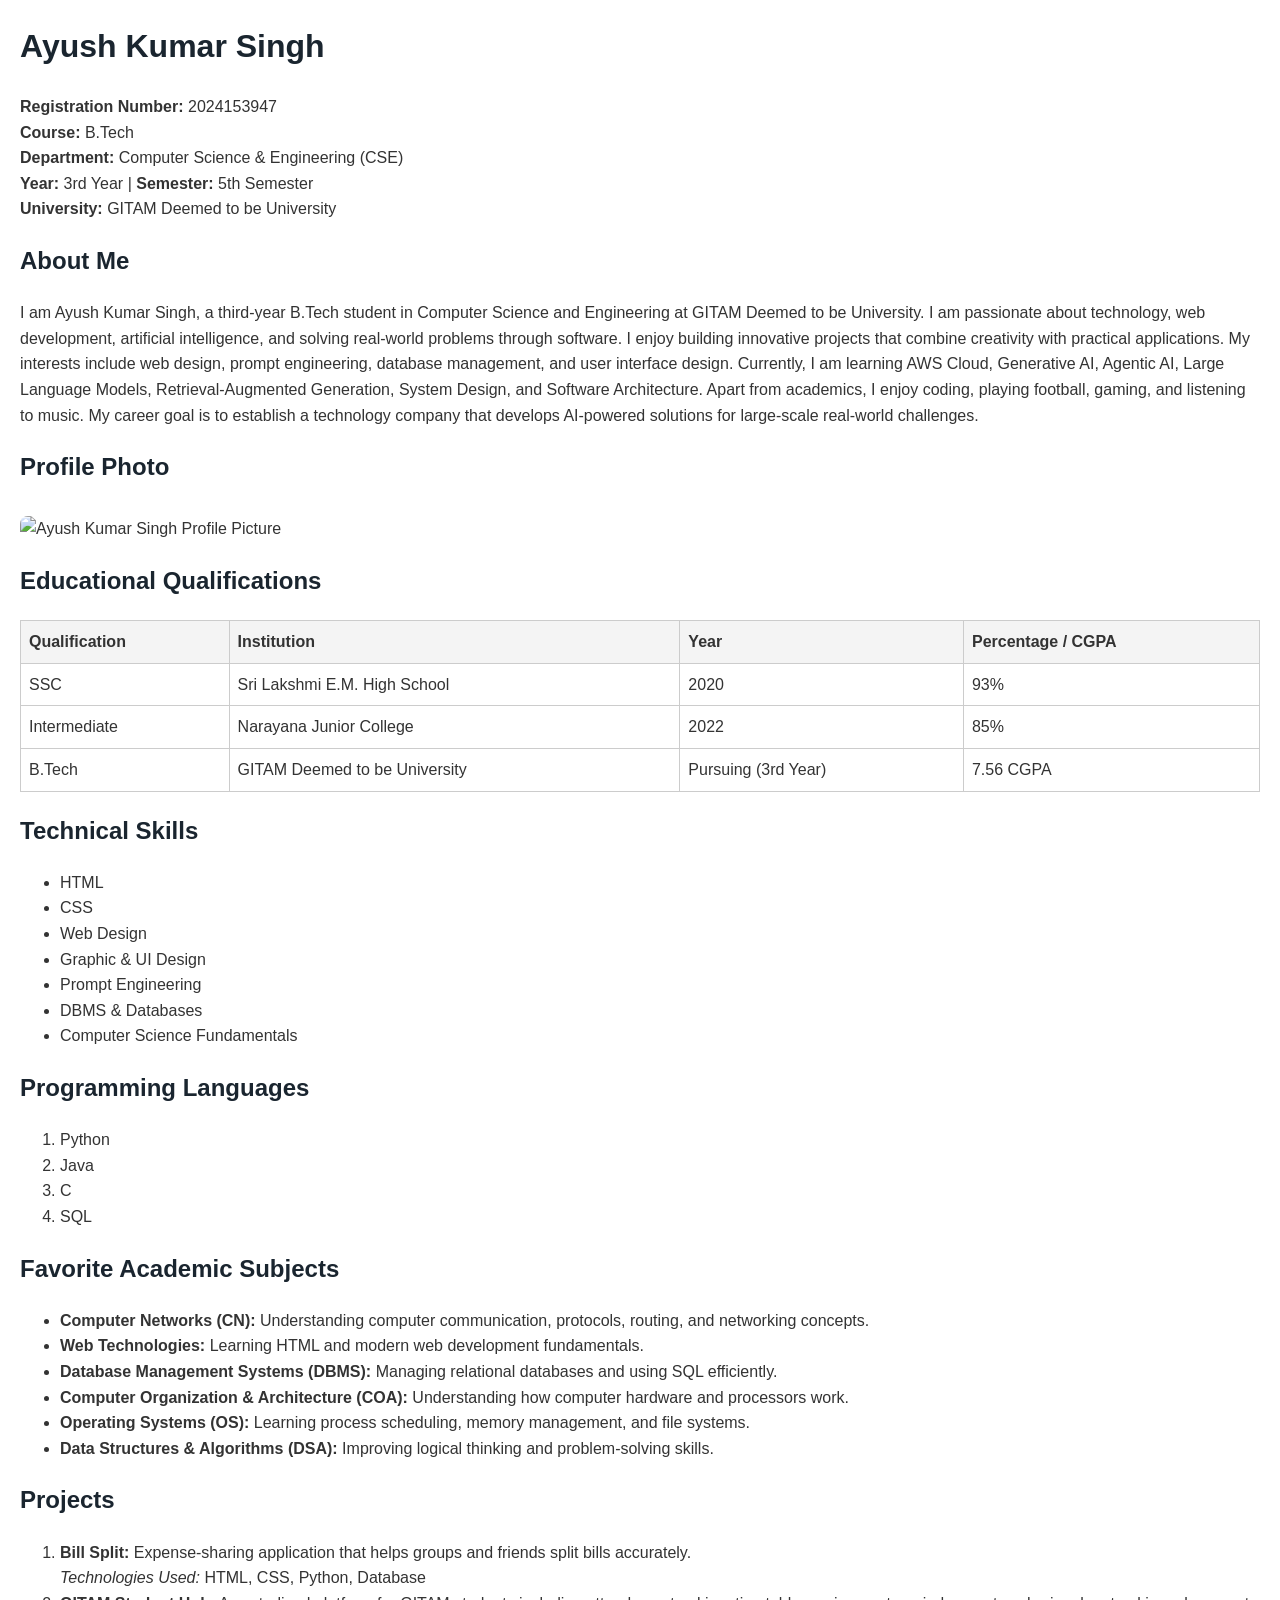
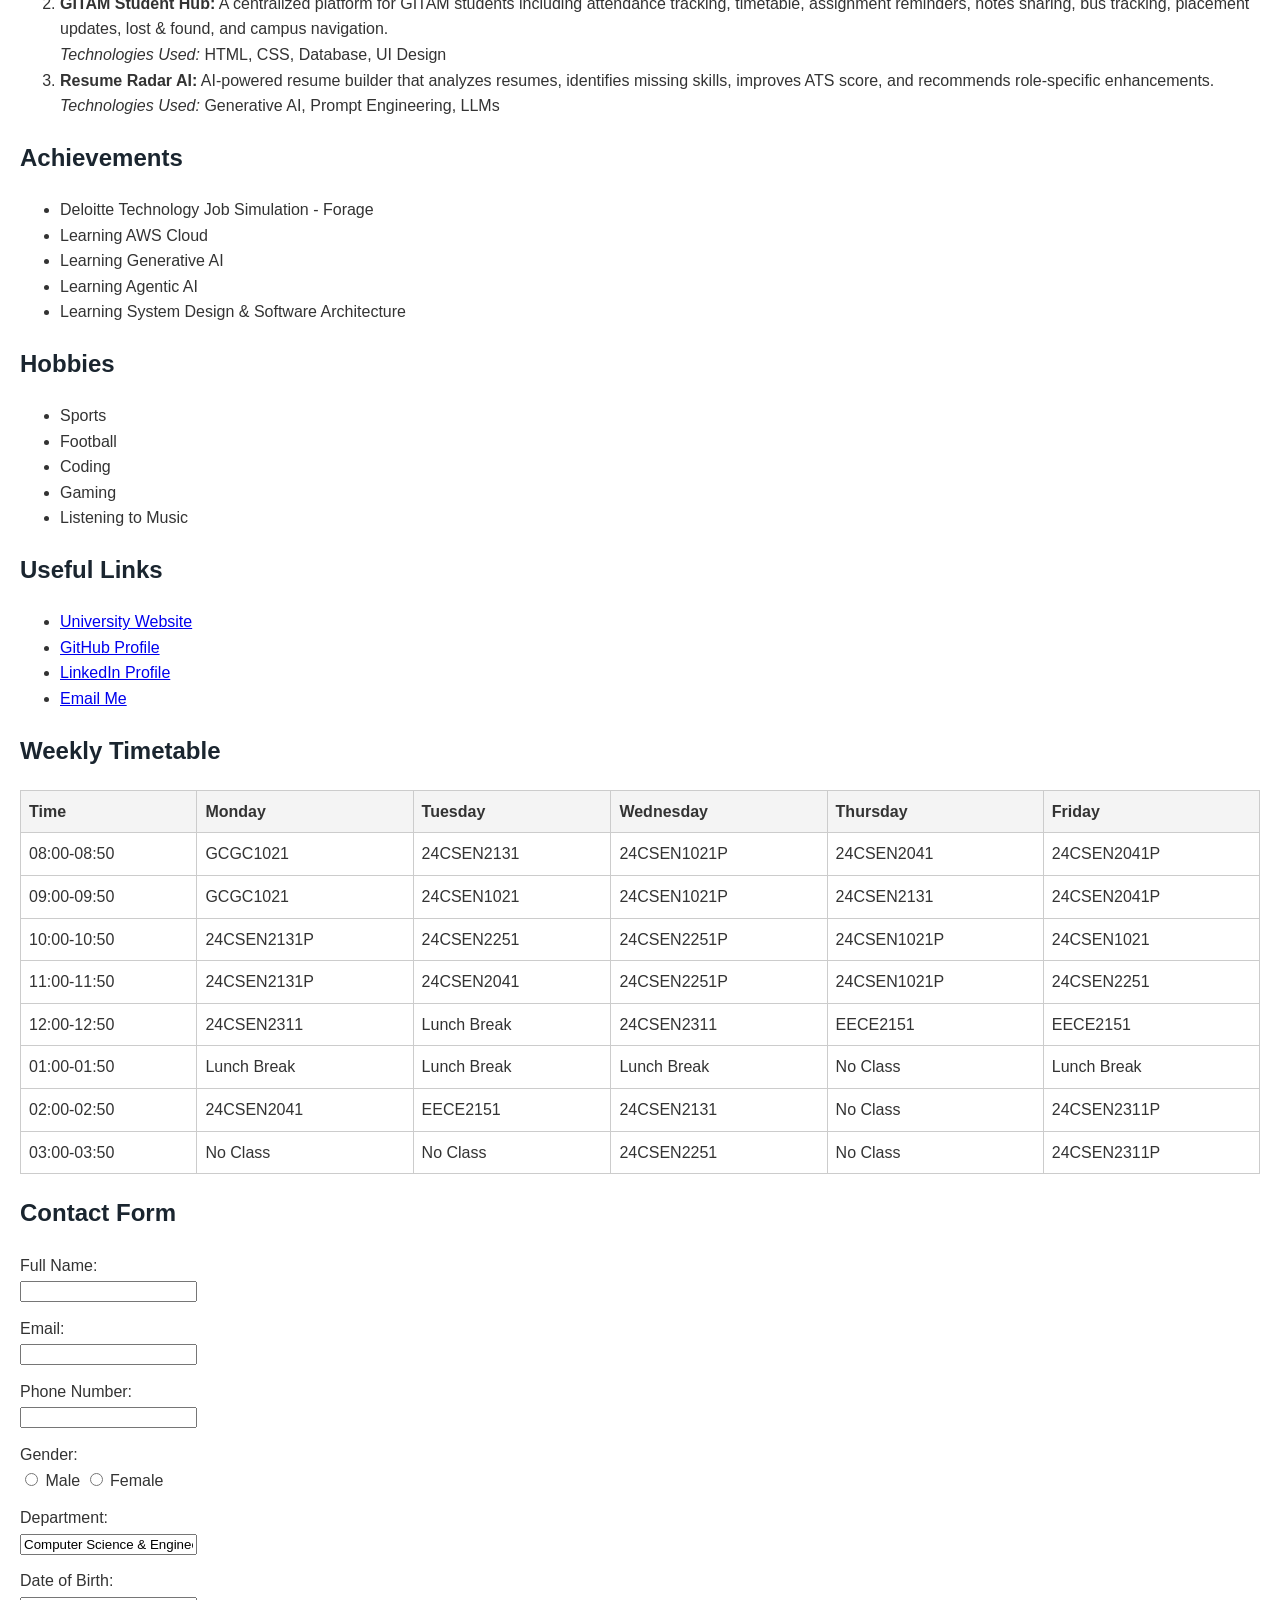
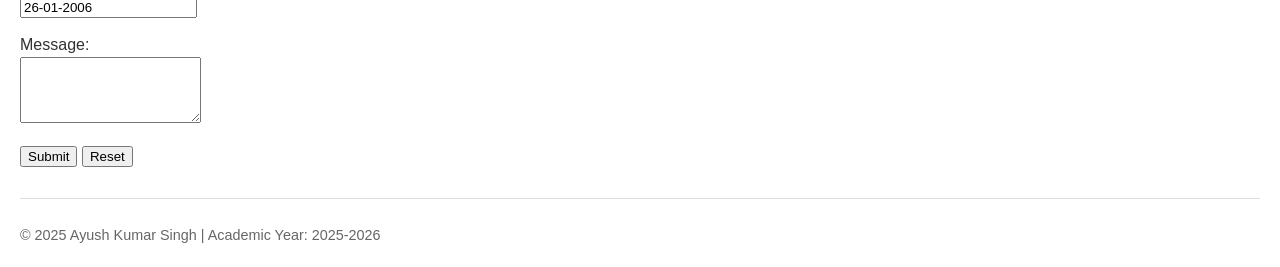
==== index.html @ 338b0419 "Add files via upload" ====
<!DOCTYPE html>
<html lang="en">
<head>
  <meta charset="UTF-8">
  <meta name="viewport" content="width=device-width, initial-scale=1.0">
  <title>Personal Web Profile - Ayush Kumar Singh</title>
  <style>
    body { font-family: Arial, sans-serif; margin: 20px; line-height: 1.6; color: #333; }
    h1, h2, h3 { color: #1a252f; }
    table { width: 100%; border-collapse: collapse; margin-bottom: 20px; }
    th, td { border: 1px solid #ccc; padding: 8px; text-align: left; }
    th { background-color: #f4f4f4; }
    .profile-img { width: 200px; height: auto; border-radius: 8px; margin-top: 10px; }
    .form-group { margin-bottom: 12px; }
    footer { margin-top: 30px; font-size: 0.9em; color: #666; border-top: 1px solid #ddd; padding-top: 10px; }
  </style>
</head>
<body>

  <h1>Ayush Kumar Singh</h1>
  <p><strong>Registration Number:</strong> 2024153947<br>
     <strong>Course:</strong> B.Tech<br>
     <strong>Department:</strong> Computer Science & Engineering (CSE)<br>
     <strong>Year:</strong> 3rd Year | <strong>Semester:</strong> 5th Semester<br>
     <strong>University:</strong> GITAM Deemed to be University</p>

  <h2>About Me</h2>
  <p>I am Ayush Kumar Singh, a third-year B.Tech student in Computer Science and Engineering at GITAM Deemed to be University. I am passionate about technology, web development, artificial intelligence, and solving real-world problems through software. I enjoy building innovative projects that combine creativity with practical applications. My interests include web design, prompt engineering, database management, and user interface design. Currently, I am learning AWS Cloud, Generative AI, Agentic AI, Large Language Models, Retrieval-Augmented Generation, System Design, and Software Architecture. Apart from academics, I enjoy coding, playing football, gaming, and listening to music. My career goal is to establish a technology company that develops AI-powered solutions for large-scale real-world challenges.</p>

  <h2>Profile Photo</h2>
  <img src="images/ayushpfp.jpeg" alt="Ayush Kumar Singh Profile Picture" class="profile-img">

  <h2>Educational Qualifications</h2>
  <table>
    <thead>
      <tr>
        <th>Qualification</th>
        <th>Institution</th>
        <th>Year</th>
        <th>Percentage / CGPA</th>
      </tr>
    </thead>
    <tbody>
      <tr>
        <td>SSC</td>
        <td>Sri Lakshmi E.M. High School</td>
        <td>2020</td>
        <td>93%</td>
      </tr>
      <tr>
        <td>Intermediate</td>
        <td>Narayana Junior College</td>
        <td>2022</td>
        <td>85%</td>
      </tr>
      <tr>
        <td>B.Tech</td>
        <td>GITAM Deemed to be University</td>
        <td>Pursuing (3rd Year)</td>
        <td>7.56 CGPA</td>
      </tr>
    </tbody>
  </table>

  <h2>Technical Skills</h2>
  <ul>
    <li>HTML</li>
    <li>CSS</li>
    <li>Web Design</li>
    <li>Graphic & UI Design</li>
    <li>Prompt Engineering</li>
    <li>DBMS & Databases</li>
    <li>Computer Science Fundamentals</li>
  </ul>

  <h2>Programming Languages</h2>
  <ol>
    <li>Python</li>
    <li>Java</li>
    <li>C</li>
    <li>SQL</li>
  </ol>

  <h2>Favorite Academic Subjects</h2>
  <ul>
    <li><strong>Computer Networks (CN):</strong> Understanding computer communication, protocols, routing, and networking concepts.</li>
    <li><strong>Web Technologies:</strong> Learning HTML and modern web development fundamentals.</li>
    <li><strong>Database Management Systems (DBMS):</strong> Managing relational databases and using SQL efficiently.</li>
    <li><strong>Computer Organization & Architecture (COA):</strong> Understanding how computer hardware and processors work.</li>
    <li><strong>Operating Systems (OS):</strong> Learning process scheduling, memory management, and file systems.</li>
    <li><strong>Data Structures & Algorithms (DSA):</strong> Improving logical thinking and problem-solving skills.</li>
  </ul>

  <h2>Projects</h2>
  <ol>
    <li><strong>Bill Split:</strong> Expense-sharing application that helps groups and friends split bills accurately. <br><em>Technologies Used:</em> HTML, CSS, Python, Database</li>
    <li><strong>GITAM Student Hub:</strong> A centralized platform for GITAM students including attendance tracking, timetable, assignment reminders, notes sharing, bus tracking, placement updates, lost & found, and campus navigation. <br><em>Technologies Used:</em> HTML, CSS, Database, UI Design</li>
    <li><strong>Resume Radar AI:</strong> AI-powered resume builder that analyzes resumes, identifies missing skills, improves ATS score, and recommends role-specific enhancements. <br><em>Technologies Used:</em> Generative AI, Prompt Engineering, LLMs</li>
  </ol>

  <h2>Achievements</h2>
  <ul>
    <li>Deloitte Technology Job Simulation - Forage</li>
    <li>Learning AWS Cloud</li>
    <li>Learning Generative AI</li>
    <li>Learning Agentic AI</li>
    <li>Learning System Design & Software Architecture</li>
  </ul>

  <h2>Hobbies</h2>
  <ul>
    <li>Sports</li>
    <li>Football</li>
    <li>Coding</li>
    <li>Gaming</li>
    <li>Listening to Music</li>
  </ul>

  <h2>Useful Links</h2>
  <ul>
    <li><a href="https://www.gitam.edu/" target="_blank">University Website</a></li>
    <li><a href="https://github.com" target="_blank">GitHub Profile</a></li>
    <li><a href="https://linkedin.com" target="_blank">LinkedIn Profile</a></li>
    <li><a href="mailto:asingh46@gitam.in">Email Me</a></li>
  </ul>

  <h2>Weekly Timetable</h2>
  <table>
    <thead>
      <tr>
        <th>Time</th>
        <th>Monday</th>
        <th>Tuesday</th>
        <th>Wednesday</th>
        <th>Thursday</th>
        <th>Friday</th>
      </tr>
    </thead>
    <tbody>
      <tr>
        <td>08:00-08:50</td>
        <td>GCGC1021</td>
        <td>24CSEN2131</td>
        <td>24CSEN1021P</td>
        <td>24CSEN2041</td>
        <td>24CSEN2041P</td>
      </tr>
      <tr>
        <td>09:00-09:50</td>
        <td>GCGC1021</td>
        <td>24CSEN1021</td>
        <td>24CSEN1021P</td>
        <td>24CSEN2131</td>
        <td>24CSEN2041P</td>
      </tr>
      <tr>
        <td>10:00-10:50</td>
        <td>24CSEN2131P</td>
        <td>24CSEN2251</td>
        <td>24CSEN2251P</td>
        <td>24CSEN1021P</td>
        <td>24CSEN1021</td>
      </tr>
      <tr>
        <td>11:00-11:50</td>
        <td>24CSEN2131P</td>
        <td>24CSEN2041</td>
        <td>24CSEN2251P</td>
        <td>24CSEN1021P</td>
        <td>24CSEN2251</td>
      </tr>
      <tr>
        <td>12:00-12:50</td>
        <td>24CSEN2311</td>
        <td>Lunch Break</td>
        <td>24CSEN2311</td>
        <td>EECE2151</td>
        <td>EECE2151</td>
      </tr>
      <tr>
        <td>01:00-01:50</td>
        <td>Lunch Break</td>
        <td>Lunch Break</td>
        <td>Lunch Break</td>
        <td>No Class</td>
        <td>Lunch Break</td>
      </tr>
      <tr>
        <td>02:00-02:50</td>
        <td>24CSEN2041</td>
        <td>EECE2151</td>
        <td>24CSEN2131</td>
        <td>No Class</td>
        <td>24CSEN2311P</td>
      </tr>
      <tr>
        <td>03:00-03:50</td>
        <td>No Class</td>
        <td>No Class</td>
        <td>24CSEN2251</td>
        <td>No Class</td>
        <td>24CSEN2311P</td>
      </tr>
    </tbody>
  </table>

  <h2>Contact Form</h2>
  <form>
    <div class="form-group">
      <label for="fullname">Full Name:</label><br>
      <input type="text" id="fullname" name="fullname">
    </div>
    <div class="form-group">
      <label for="email">Email:</label><br>
      <input type="email" id="email" name="email">
    </div>
    <div class="form-group">
      <label for="phone">Phone Number:</label><br>
      <input type="tel" id="phone" name="phone">
    </div>
    <div class="form-group">
      <label>Gender:</label><br>
      <input type="radio" id="male" name="gender" value="male"> <label for="male">Male</label>
      <input type="radio" id="female" name="gender" value="female"> <label for="female">Female</label>
    </div>
    <div class="form-group">
      <label for="dept">Department:</label><br>
      <input type="text" id="dept" name="department" value="Computer Science & Engineering">
    </div>
    <div class="form-group">
      <label for="dob">Date of Birth:</label><br>
      <input type="text" id="dob" name="dob" value="26-01-2006">
    </div>
    <div class="form-group">
      <label for="message">Message:</label><br>
      <textarea id="message" name="message" rows="4"></textarea>
    </div>
    <button type="submit">Submit</button>
    <button type="reset">Reset</button>
  </form>

  <footer>
    <p>&copy; 2025 Ayush Kumar Singh | Academic Year: 2025-2026</p>
  </footer>

</body>
</html>
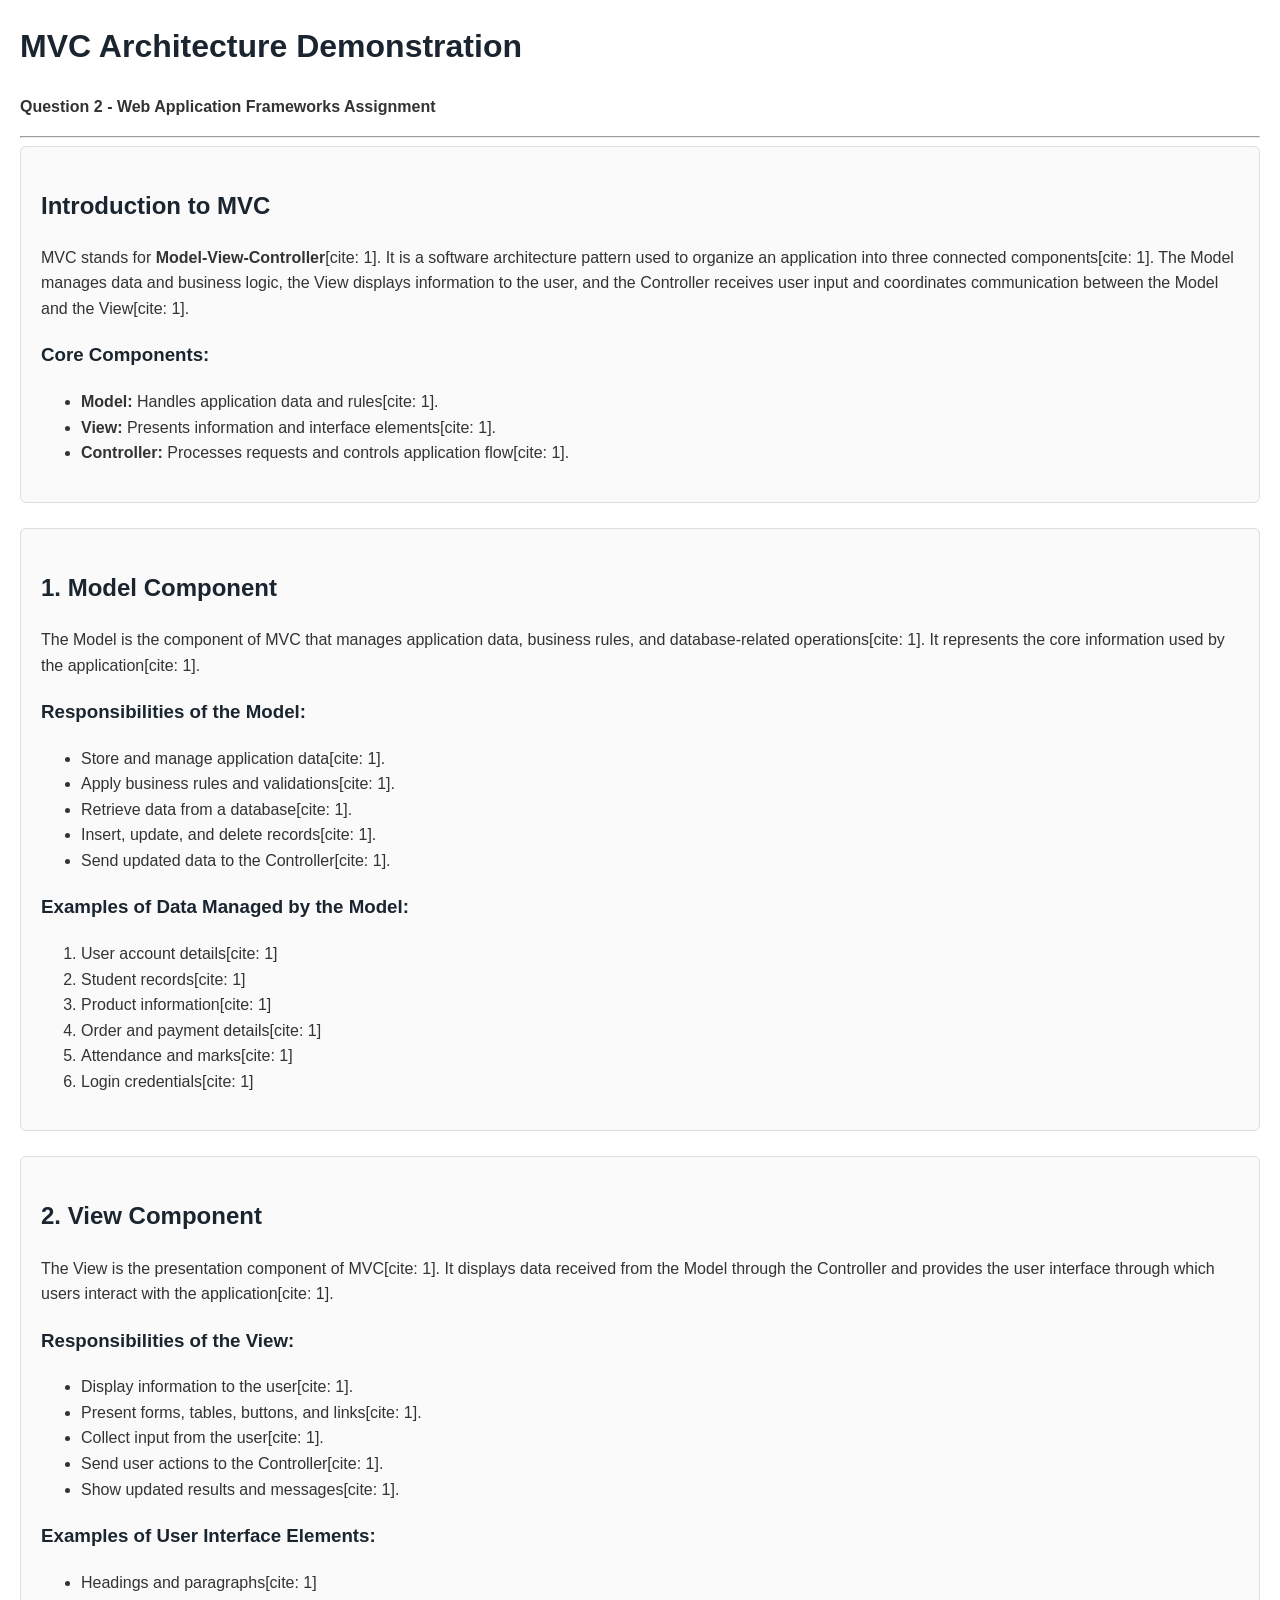
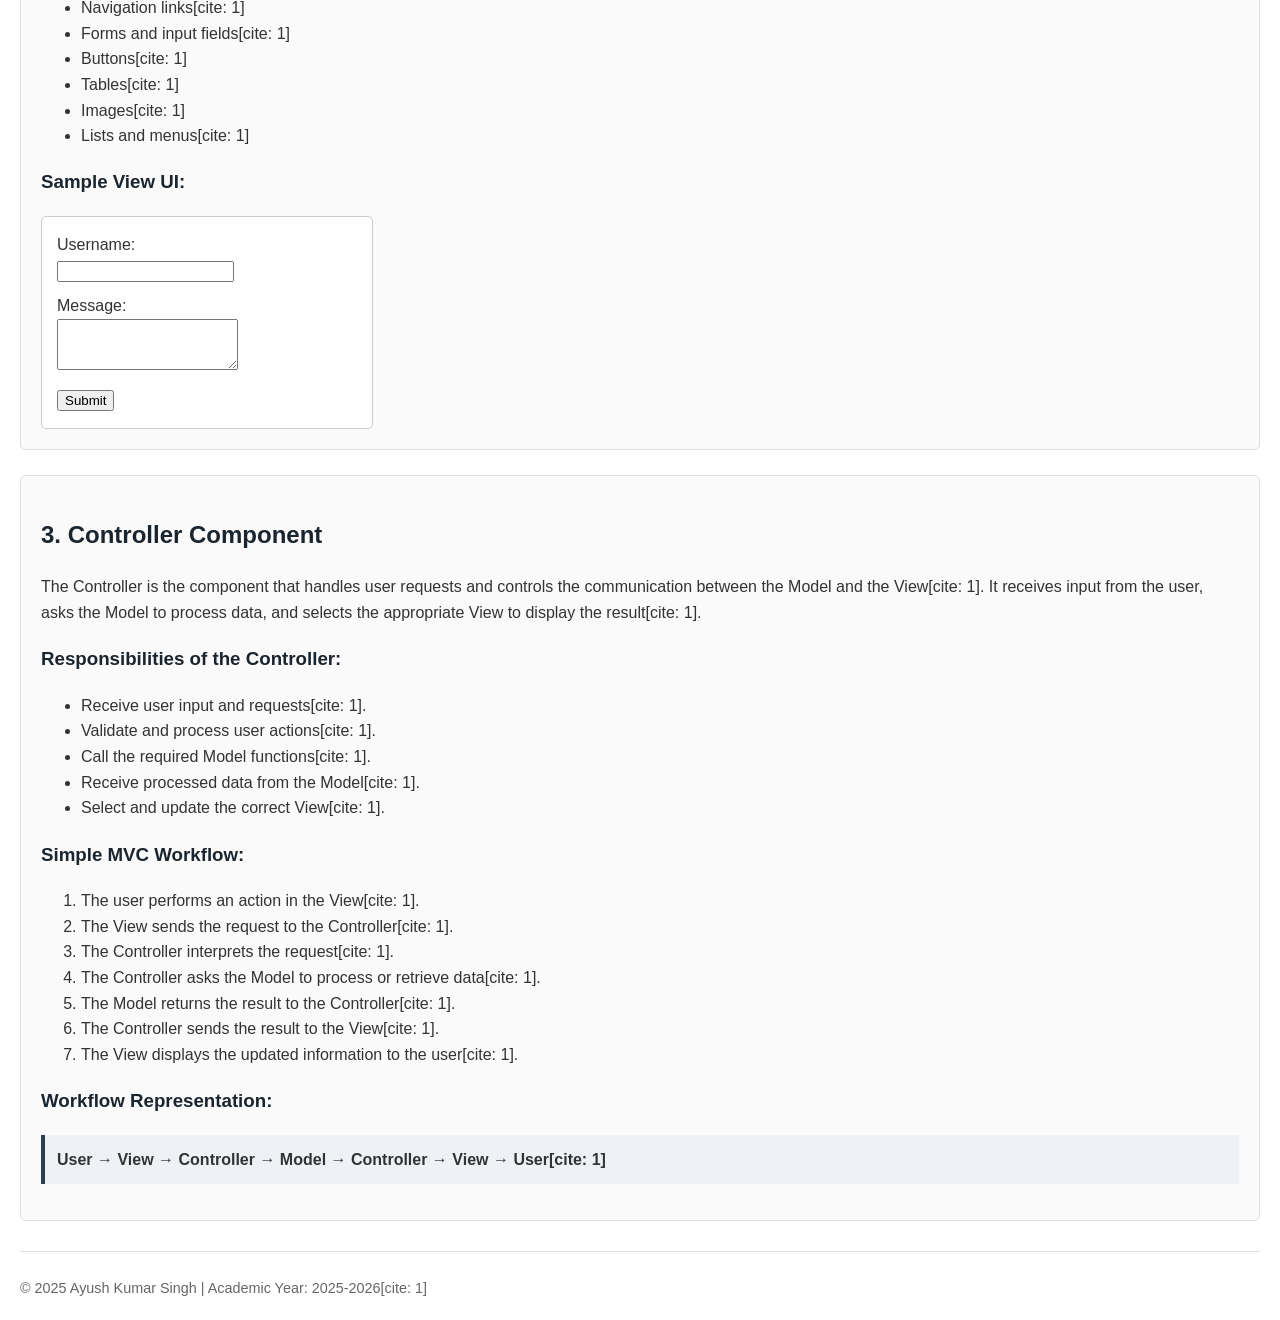
==== commit 77d96e46: "Add files via upload" ====
--- a/index.html
+++ b/index.html
@@ -3,244 +3,135 @@
 <head>
   <meta charset="UTF-8">
   <meta name="viewport" content="width=device-width, initial-scale=1.0">
-  <title>Personal Web Profile - Ayush Kumar Singh</title>
+  <title>MVC Architecture Demonstration</title>
   <style>
     body { font-family: Arial, sans-serif; margin: 20px; line-height: 1.6; color: #333; }
     h1, h2, h3 { color: #1a252f; }
-    table { width: 100%; border-collapse: collapse; margin-bottom: 20px; }
-    th, td { border: 1px solid #ccc; padding: 8px; text-align: left; }
-    th { background-color: #f4f4f4; }
-    .profile-img { width: 200px; height: auto; border-radius: 8px; margin-top: 10px; }
-    .form-group { margin-bottom: 12px; }
+    .card { border: 1px solid #ddd; padding: 20px; margin-bottom: 25px; border-radius: 6px; background-color: #fafafa; }
+    .form-box { border: 1px solid #ccc; padding: 15px; width: 300px; border-radius: 5px; background-color: #fff; }
+    .form-group { margin-bottom: 10px; }
+    .workflow { background: #eef2f7; padding: 12px; border-left: 4px solid #2c3e50; font-weight: bold; }
     footer { margin-top: 30px; font-size: 0.9em; color: #666; border-top: 1px solid #ddd; padding-top: 10px; }
   </style>
 </head>
 <body>
 
-  <h1>Ayush Kumar Singh</h1>
-  <p><strong>Registration Number:</strong> 2024153947<br>
-     <strong>Course:</strong> B.Tech<br>
-     <strong>Department:</strong> Computer Science & Engineering (CSE)<br>
-     <strong>Year:</strong> 3rd Year | <strong>Semester:</strong> 5th Semester<br>
-     <strong>University:</strong> GITAM Deemed to be University</p>
+  <header>
+    <h1>MVC Architecture Demonstration</h1>
+    <p><strong>Question 2 - Web Application Frameworks Assignment</strong></p>
+  </header>
+  <hr>
 
-  <h2>About Me</h2>
-  <p>I am Ayush Kumar Singh, a third-year B.Tech student in Computer Science and Engineering at GITAM Deemed to be University. I am passionate about technology, web development, artificial intelligence, and solving real-world problems through software. I enjoy building innovative projects that combine creativity with practical applications. My interests include web design, prompt engineering, database management, and user interface design. Currently, I am learning AWS Cloud, Generative AI, Agentic AI, Large Language Models, Retrieval-Augmented Generation, System Design, and Software Architecture. Apart from academics, I enjoy coding, playing football, gaming, and listening to music. My career goal is to establish a technology company that develops AI-powered solutions for large-scale real-world challenges.</p>
+  <!-- INTRODUCTION / HOME SECTION -->
+  <section class="card">
+    <h2>Introduction to MVC</h2>
+    <p>MVC stands for <strong>Model-View-Controller</strong>[cite: 1]. It is a software architecture pattern used to organize an application into three connected components[cite: 1]. The Model manages data and business logic, the View displays information to the user, and the Controller receives user input and coordinates communication between the Model and the View[cite: 1].</p>
 
-  <h2>Profile Photo</h2>
-  <img src="images/ayushpfp.jpeg" alt="Ayush Kumar Singh Profile Picture" class="profile-img">
+    <h3>Core Components:</h3>
+    <ul>
+      <li><strong>Model:</strong> Handles application data and rules[cite: 1].</li>
+      <li><strong>View:</strong> Presents information and interface elements[cite: 1].</li>
+      <li><strong>Controller:</strong> Processes requests and controls application flow[cite: 1].</li>
+    </ul>
+  </section>
 
-  <h2>Educational Qualifications</h2>
-  <table>
-    <thead>
-      <tr>
-        <th>Qualification</th>
-        <th>Institution</th>
-        <th>Year</th>
-        <th>Percentage / CGPA</th>
-      </tr>
-    </thead>
-    <tbody>
-      <tr>
-        <td>SSC</td>
-        <td>Sri Lakshmi E.M. High School</td>
-        <td>2020</td>
-        <td>93%</td>
-      </tr>
-      <tr>
-        <td>Intermediate</td>
-        <td>Narayana Junior College</td>
-        <td>2022</td>
-        <td>85%</td>
-      </tr>
-      <tr>
-        <td>B.Tech</td>
-        <td>GITAM Deemed to be University</td>
-        <td>Pursuing (3rd Year)</td>
-        <td>7.56 CGPA</td>
-      </tr>
-    </tbody>
-  </table>
+  <!-- MODEL SECTION -->
+  <section class="card">
+    <h2>1. Model Component</h2>
+    <p>The Model is the component of MVC that manages application data, business rules, and database-related operations[cite: 1]. It represents the core information used by the application[cite: 1].</p>
 
-  <h2>Technical Skills</h2>
-  <ul>
-    <li>HTML</li>
-    <li>CSS</li>
-    <li>Web Design</li>
-    <li>Graphic & UI Design</li>
-    <li>Prompt Engineering</li>
-    <li>DBMS & Databases</li>
-    <li>Computer Science Fundamentals</li>
-  </ul>
+    <h3>Responsibilities of the Model:</h3>
+    <ul>
+      <li>Store and manage application data[cite: 1].</li>
+      <li>Apply business rules and validations[cite: 1].</li>
+      <li>Retrieve data from a database[cite: 1].</li>
+      <li>Insert, update, and delete records[cite: 1].</li>
+      <li>Send updated data to the Controller[cite: 1].</li>
+    </ul>
 
-  <h2>Programming Languages</h2>
-  <ol>
-    <li>Python</li>
-    <li>Java</li>
-    <li>C</li>
-    <li>SQL</li>
-  </ol>
+    <h3>Examples of Data Managed by the Model:</h3>
+    <ol>
+      <li>User account details[cite: 1]</li>
+      <li>Student records[cite: 1]</li>
+      <li>Product information[cite: 1]</li>
+      <li>Order and payment details[cite: 1]</li>
+      <li>Attendance and marks[cite: 1]</li>
+      <li>Login credentials[cite: 1]</li>
+    </ol>
+  </section>
 
-  <h2>Favorite Academic Subjects</h2>
-  <ul>
-    <li><strong>Computer Networks (CN):</strong> Understanding computer communication, protocols, routing, and networking concepts.</li>
-    <li><strong>Web Technologies:</strong> Learning HTML and modern web development fundamentals.</li>
-    <li><strong>Database Management Systems (DBMS):</strong> Managing relational databases and using SQL efficiently.</li>
-    <li><strong>Computer Organization & Architecture (COA):</strong> Understanding how computer hardware and processors work.</li>
-    <li><strong>Operating Systems (OS):</strong> Learning process scheduling, memory management, and file systems.</li>
-    <li><strong>Data Structures & Algorithms (DSA):</strong> Improving logical thinking and problem-solving skills.</li>
-  </ul>
+  <!-- VIEW SECTION -->
+  <section class="card">
+    <h2>2. View Component</h2>
+    <p>The View is the presentation component of MVC[cite: 1]. It displays data received from the Model through the Controller and provides the user interface through which users interact with the application[cite: 1].</p>
 
-  <h2>Projects</h2>
-  <ol>
-    <li><strong>Bill Split:</strong> Expense-sharing application that helps groups and friends split bills accurately. <br><em>Technologies Used:</em> HTML, CSS, Python, Database</li>
-    <li><strong>GITAM Student Hub:</strong> A centralized platform for GITAM students including attendance tracking, timetable, assignment reminders, notes sharing, bus tracking, placement updates, lost & found, and campus navigation. <br><em>Technologies Used:</em> HTML, CSS, Database, UI Design</li>
-    <li><strong>Resume Radar AI:</strong> AI-powered resume builder that analyzes resumes, identifies missing skills, improves ATS score, and recommends role-specific enhancements. <br><em>Technologies Used:</em> Generative AI, Prompt Engineering, LLMs</li>
-  </ol>
+    <h3>Responsibilities of the View:</h3>
+    <ul>
+      <li>Display information to the user[cite: 1].</li>
+      <li>Present forms, tables, buttons, and links[cite: 1].</li>
+      <li>Collect input from the user[cite: 1].</li>
+      <li>Send user actions to the Controller[cite: 1].</li>
+      <li>Show updated results and messages[cite: 1].</li>
+    </ul>
 
-  <h2>Achievements</h2>
-  <ul>
-    <li>Deloitte Technology Job Simulation - Forage</li>
-    <li>Learning AWS Cloud</li>
-    <li>Learning Generative AI</li>
-    <li>Learning Agentic AI</li>
-    <li>Learning System Design & Software Architecture</li>
-  </ul>
+    <h3>Examples of User Interface Elements:</h3>
+    <ul>
+      <li>Headings and paragraphs[cite: 1]</li>
+      <li>Navigation links[cite: 1]</li>
+      <li>Forms and input fields[cite: 1]</li>
+      <li>Buttons[cite: 1]</li>
+      <li>Tables[cite: 1]</li>
+      <li>Images[cite: 1]</li>
+      <li>Lists and menus[cite: 1]</li>
+    </ul>
 
-  <h2>Hobbies</h2>
-  <ul>
-    <li>Sports</li>
-    <li>Football</li>
-    <li>Coding</li>
-    <li>Gaming</li>
-    <li>Listening to Music</li>
-  </ul>
+    <h3>Sample View UI:</h3>
+    <div class="form-box">
+      <form>
+        <div class="form-group">
+          <label for="username">Username:</label><br>
+          <input type="text" id="username" name="username">
+        </div>
+        <div class="form-group">
+          <label for="message">Message:</label><br>
+          <textarea id="message" name="message" rows="3"></textarea>
+        </div>
+        <button type="submit">Submit</button>
+      </form>
+    </div>
+  </section>
 
-  <h2>Useful Links</h2>
-  <ul>
-    <li><a href="https://www.gitam.edu/" target="_blank">University Website</a></li>
-    <li><a href="https://github.com" target="_blank">GitHub Profile</a></li>
-    <li><a href="https://linkedin.com" target="_blank">LinkedIn Profile</a></li>
-    <li><a href="mailto:asingh46@gitam.in">Email Me</a></li>
-  </ul>
+  <!-- CONTROLLER SECTION -->
+  <section class="card">
+    <h2>3. Controller Component</h2>
+    <p>The Controller is the component that handles user requests and controls the communication between the Model and the View[cite: 1]. It receives input from the user, asks the Model to process data, and selects the appropriate View to display the result[cite: 1].</p>
 
-  <h2>Weekly Timetable</h2>
-  <table>
-    <thead>
-      <tr>
-        <th>Time</th>
-        <th>Monday</th>
-        <th>Tuesday</th>
-        <th>Wednesday</th>
-        <th>Thursday</th>
-        <th>Friday</th>
-      </tr>
-    </thead>
-    <tbody>
-      <tr>
-        <td>08:00-08:50</td>
-        <td>GCGC1021</td>
-        <td>24CSEN2131</td>
-        <td>24CSEN1021P</td>
-        <td>24CSEN2041</td>
-        <td>24CSEN2041P</td>
-      </tr>
-      <tr>
-        <td>09:00-09:50</td>
-        <td>GCGC1021</td>
-        <td>24CSEN1021</td>
-        <td>24CSEN1021P</td>
-        <td>24CSEN2131</td>
-        <td>24CSEN2041P</td>
-      </tr>
-      <tr>
-        <td>10:00-10:50</td>
-        <td>24CSEN2131P</td>
-        <td>24CSEN2251</td>
-        <td>24CSEN2251P</td>
-        <td>24CSEN1021P</td>
-        <td>24CSEN1021</td>
-      </tr>
-      <tr>
-        <td>11:00-11:50</td>
-        <td>24CSEN2131P</td>
-        <td>24CSEN2041</td>
-        <td>24CSEN2251P</td>
-        <td>24CSEN1021P</td>
-        <td>24CSEN2251</td>
-      </tr>
-      <tr>
-        <td>12:00-12:50</td>
-        <td>24CSEN2311</td>
-        <td>Lunch Break</td>
-        <td>24CSEN2311</td>
-        <td>EECE2151</td>
-        <td>EECE2151</td>
-      </tr>
-      <tr>
-        <td>01:00-01:50</td>
-        <td>Lunch Break</td>
-        <td>Lunch Break</td>
-        <td>Lunch Break</td>
-        <td>No Class</td>
-        <td>Lunch Break</td>
-      </tr>
-      <tr>
-        <td>02:00-02:50</td>
-        <td>24CSEN2041</td>
-        <td>EECE2151</td>
-        <td>24CSEN2131</td>
-        <td>No Class</td>
-        <td>24CSEN2311P</td>
-      </tr>
-      <tr>
-        <td>03:00-03:50</td>
-        <td>No Class</td>
-        <td>No Class</td>
-        <td>24CSEN2251</td>
-        <td>No Class</td>
-        <td>24CSEN2311P</td>
-      </tr>
-    </tbody>
-  </table>
+    <h3>Responsibilities of the Controller:</h3>
+    <ul>
+      <li>Receive user input and requests[cite: 1].</li>
+      <li>Validate and process user actions[cite: 1].</li>
+      <li>Call the required Model functions[cite: 1].</li>
+      <li>Receive processed data from the Model[cite: 1].</li>
+      <li>Select and update the correct View[cite: 1].</li>
+    </ul>
 
-  <h2>Contact Form</h2>
-  <form>
-    <div class="form-group">
-      <label for="fullname">Full Name:</label><br>
-      <input type="text" id="fullname" name="fullname">
-    </div>
-    <div class="form-group">
-      <label for="email">Email:</label><br>
-      <input type="email" id="email" name="email">
-    </div>
-    <div class="form-group">
-      <label for="phone">Phone Number:</label><br>
-      <input type="tel" id="phone" name="phone">
-    </div>
-    <div class="form-group">
-      <label>Gender:</label><br>
-      <input type="radio" id="male" name="gender" value="male"> <label for="male">Male</label>
-      <input type="radio" id="female" name="gender" value="female"> <label for="female">Female</label>
-    </div>
-    <div class="form-group">
-      <label for="dept">Department:</label><br>
-      <input type="text" id="dept" name="department" value="Computer Science & Engineering">
-    </div>
-    <div class="form-group">
-      <label for="dob">Date of Birth:</label><br>
-      <input type="text" id="dob" name="dob" value="26-01-2006">
-    </div>
-    <div class="form-group">
-      <label for="message">Message:</label><br>
-      <textarea id="message" name="message" rows="4"></textarea>
-    </div>
-    <button type="submit">Submit</button>
-    <button type="reset">Reset</button>
-  </form>
+    <h3>Simple MVC Workflow:</h3>
+    <ol>
+      <li>The user performs an action in the View[cite: 1].</li>
+      <li>The View sends the request to the Controller[cite: 1].</li>
+      <li>The Controller interprets the request[cite: 1].</li>
+      <li>The Controller asks the Model to process or retrieve data[cite: 1].</li>
+      <li>The Model returns the result to the Controller[cite: 1].</li>
+      <li>The Controller sends the result to the View[cite: 1].</li>
+      <li>The View displays the updated information to the user[cite: 1].</li>
+    </ol>
+
+    <h3>Workflow Representation:</h3>
+    <p class="workflow">User &rarr; View &rarr; Controller &rarr; Model &rarr; Controller &rarr; View &rarr; User[cite: 1]</p>
+  </section>
 
   <footer>
-    <p>&copy; 2025 Ayush Kumar Singh | Academic Year: 2025-2026</p>
+    <p>&copy; 2025 Ayush Kumar Singh | Academic Year: 2025-2026[cite: 1]</p>
   </footer>
 
 </body>
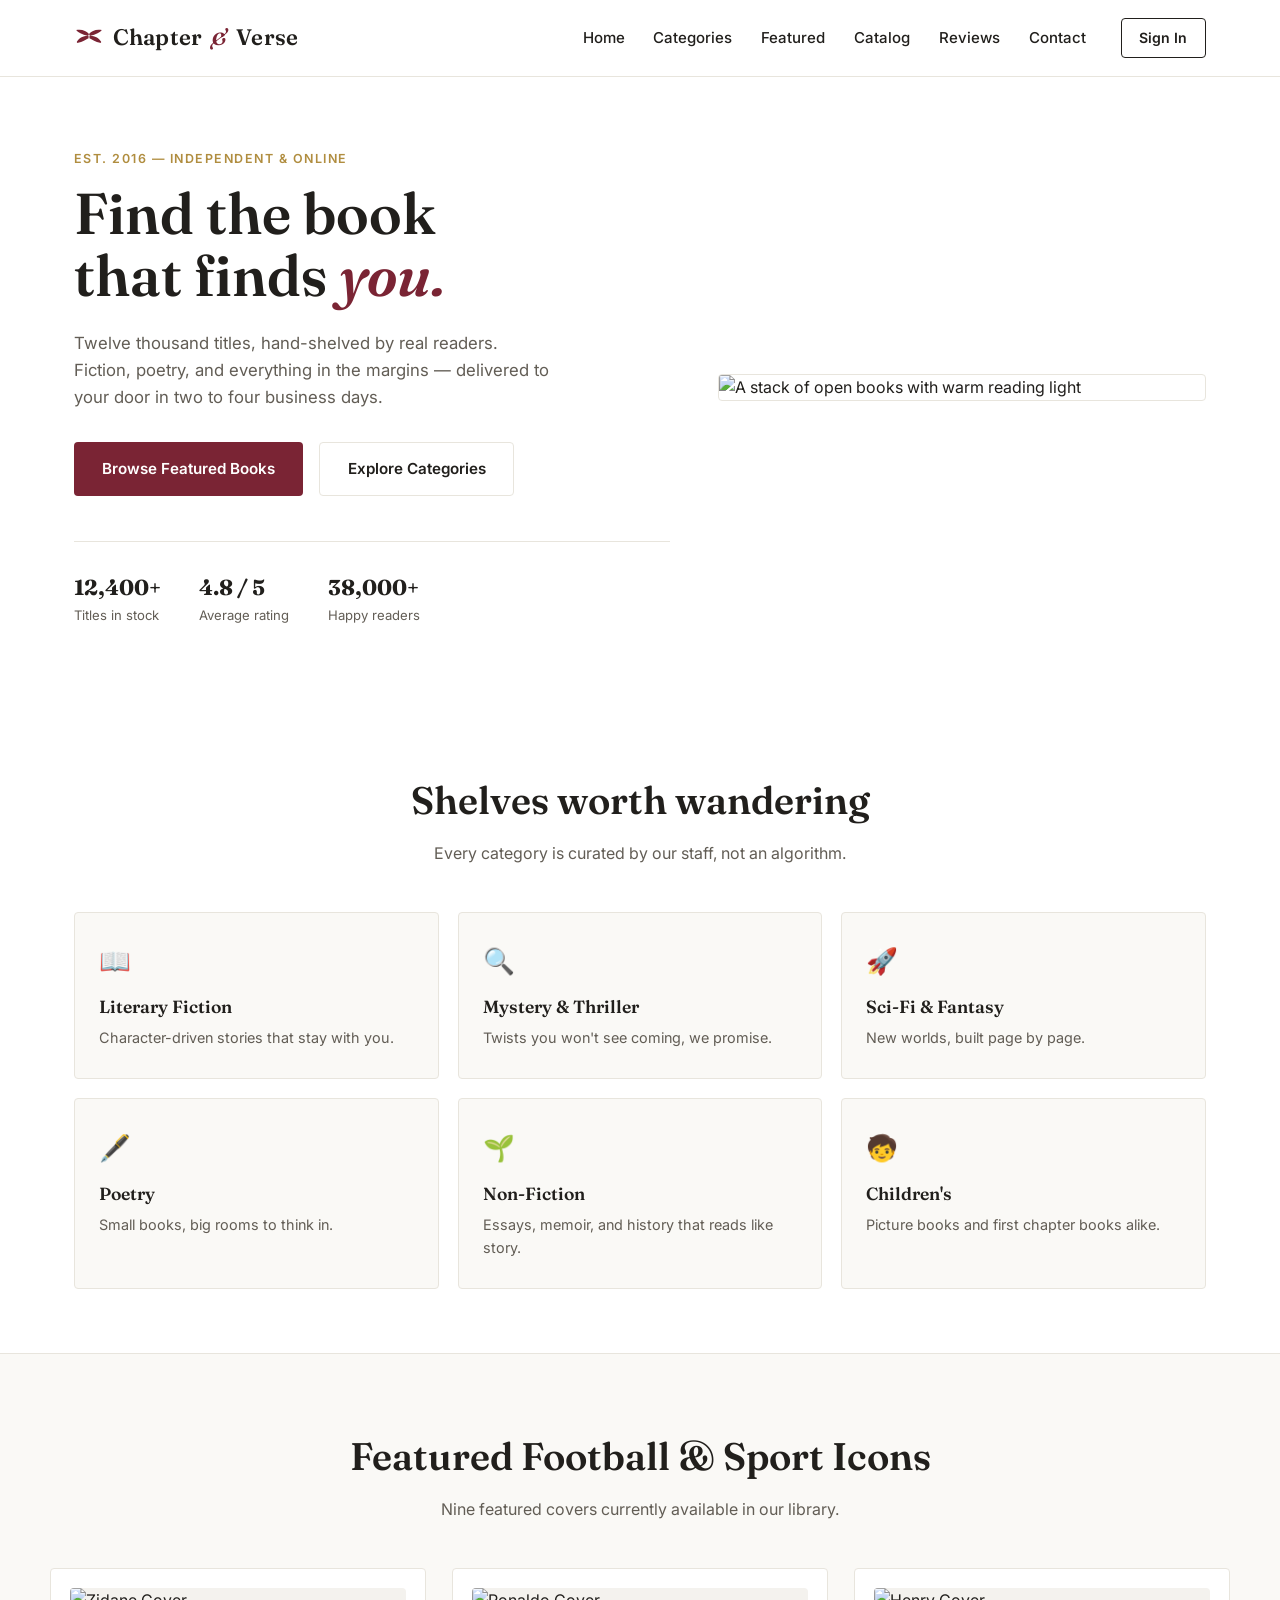
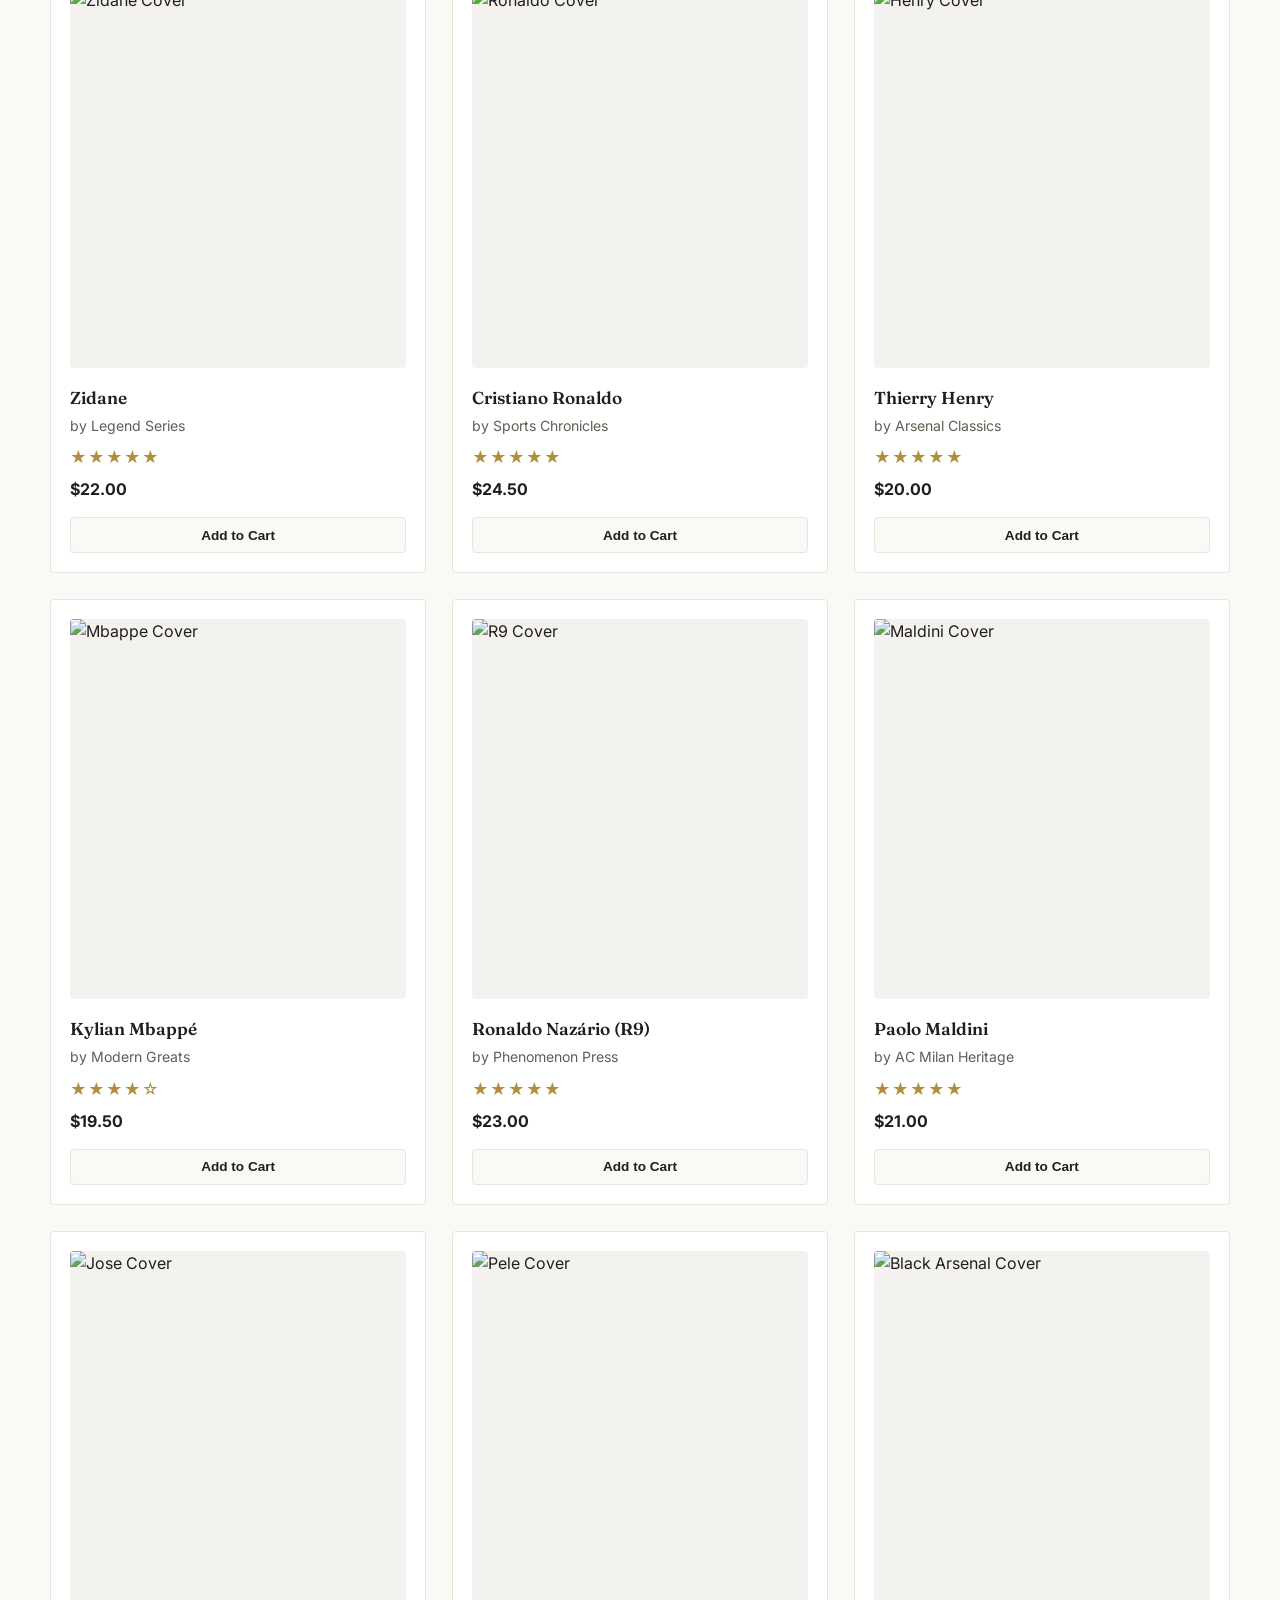
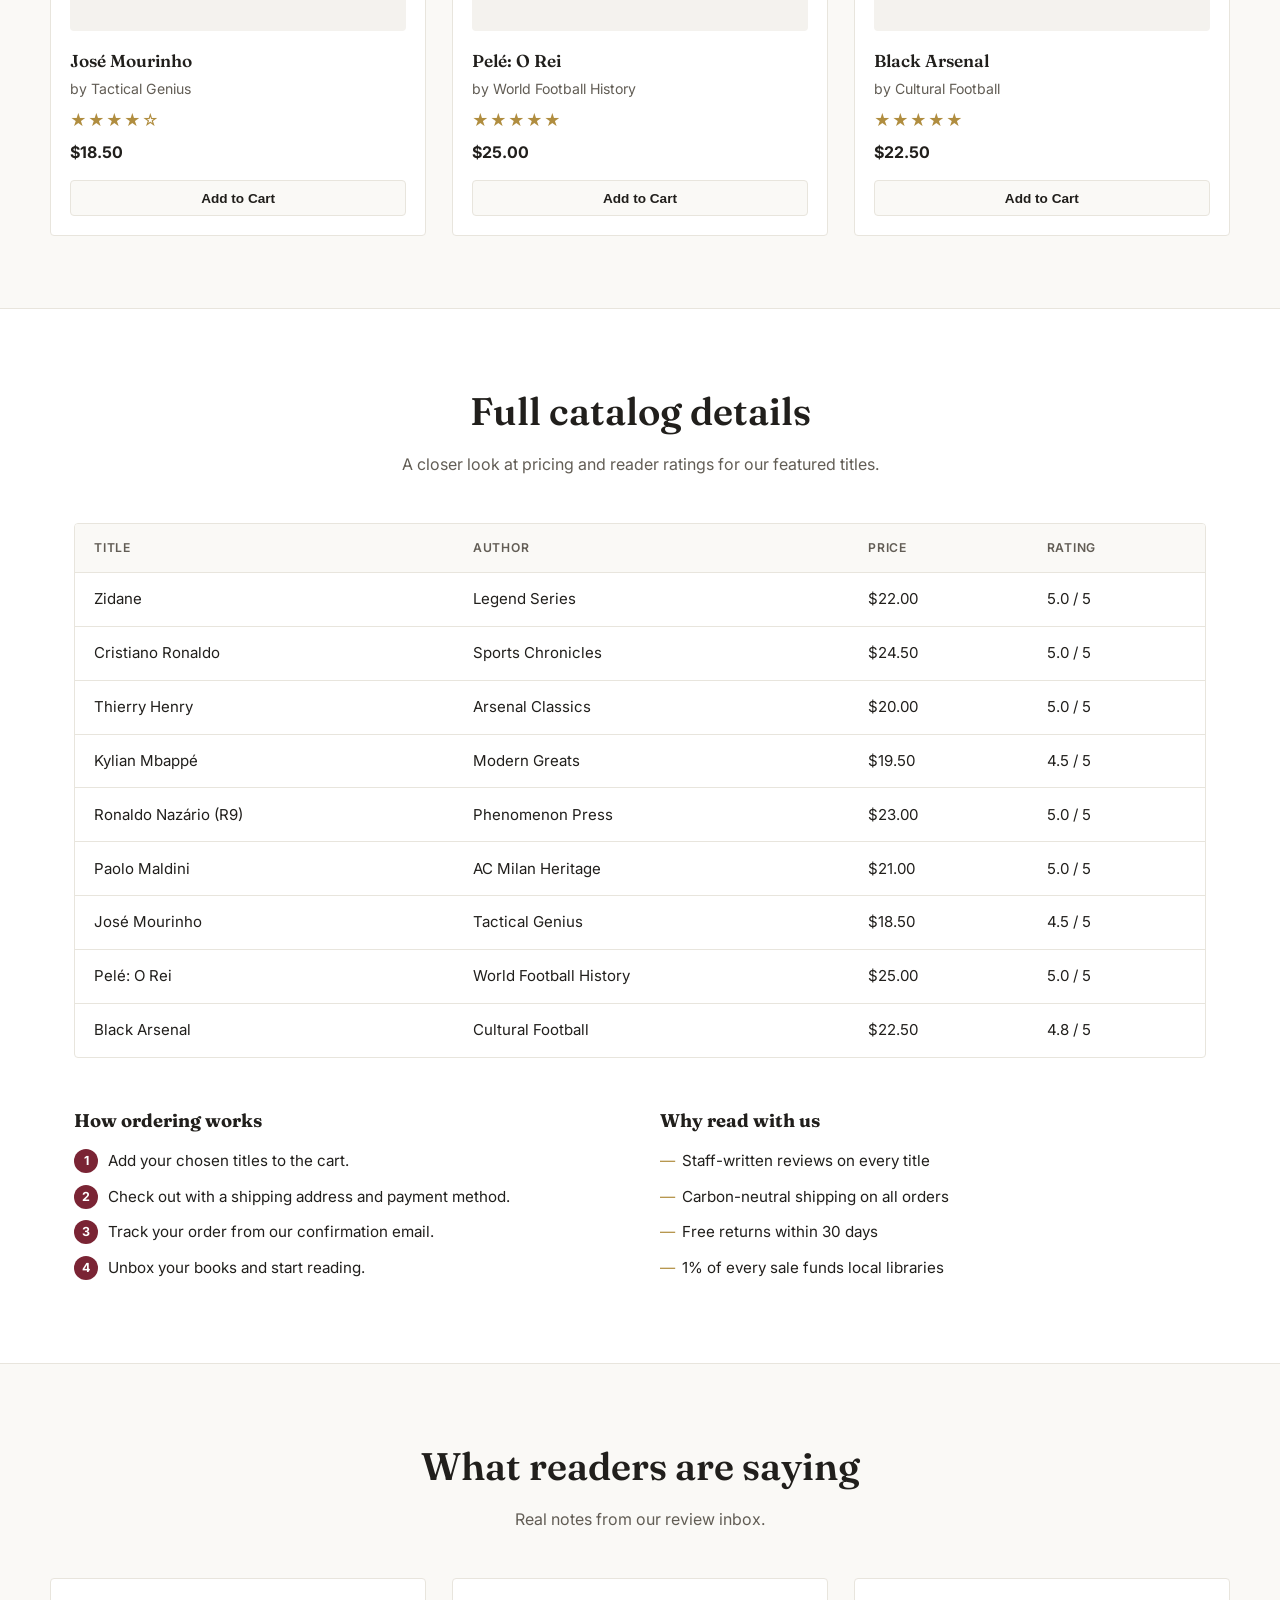
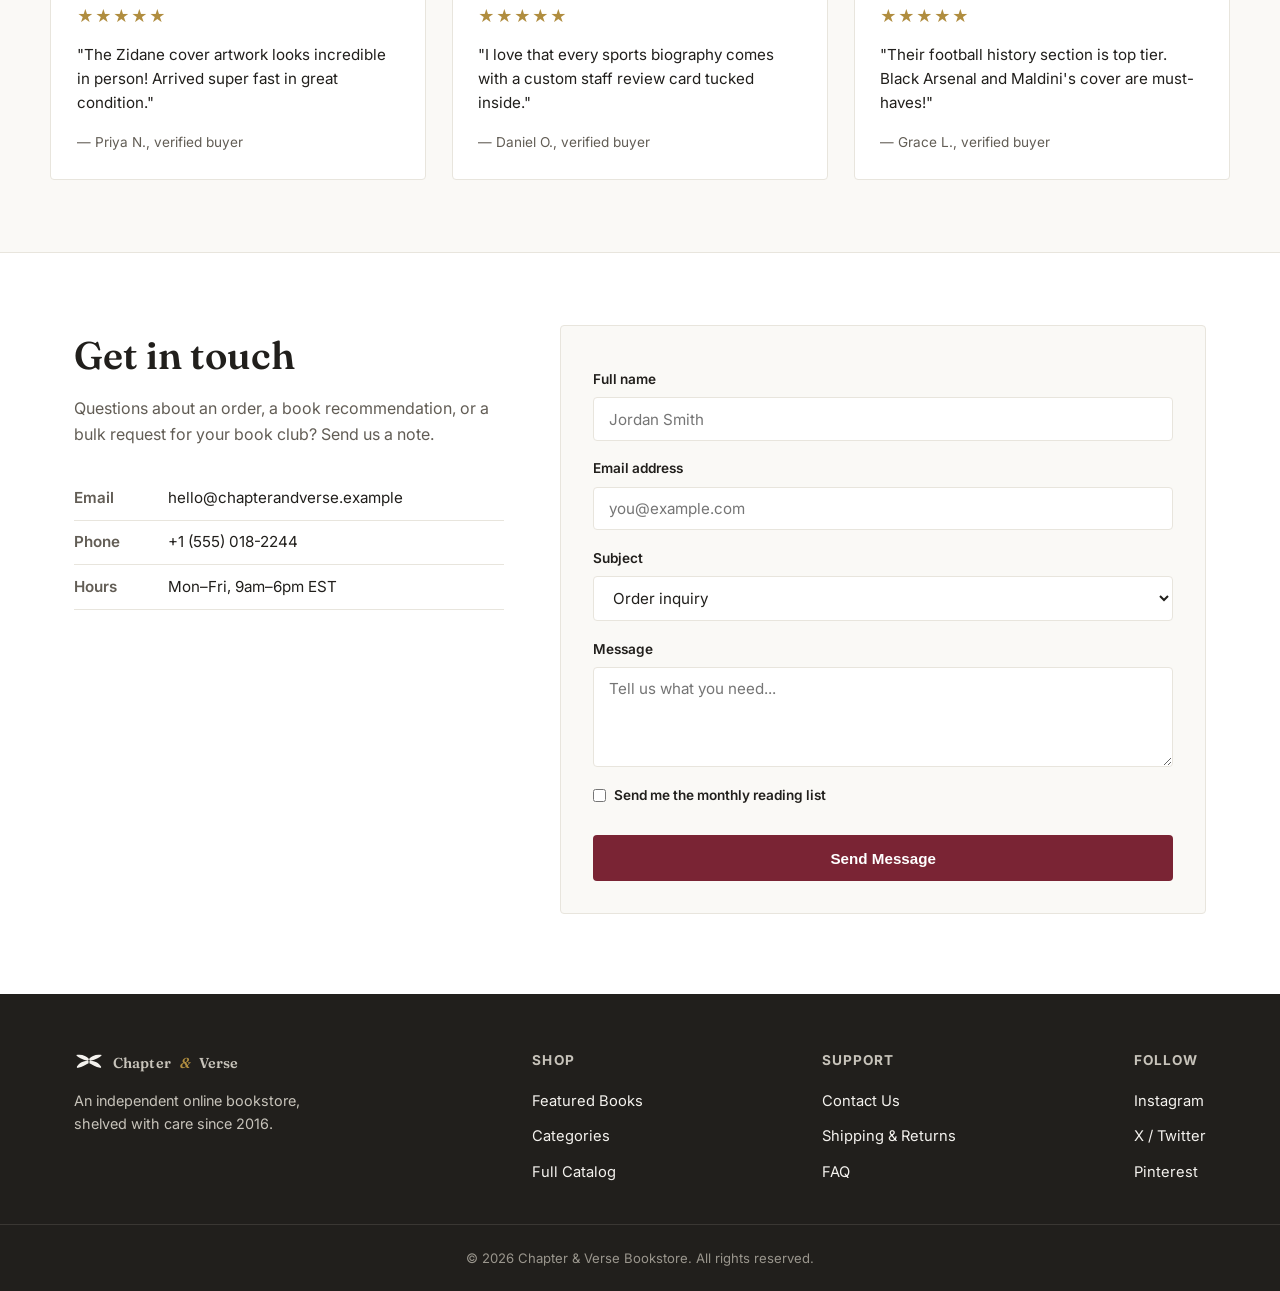
==== commit 634f329f: "Add files via upload" ====
--- a/index.html
+++ b/index.html
@@ -1,138 +1,982 @@
 <!DOCTYPE html>
 <html lang="en">
 <head>
-  <meta charset="UTF-8">
-  <meta name="viewport" content="width=device-width, initial-scale=1.0">
-  <title>MVC Architecture Demonstration</title>
-  <style>
-    body { font-family: Arial, sans-serif; margin: 20px; line-height: 1.6; color: #333; }
-    h1, h2, h3 { color: #1a252f; }
-    .card { border: 1px solid #ddd; padding: 20px; margin-bottom: 25px; border-radius: 6px; background-color: #fafafa; }
-    .form-box { border: 1px solid #ccc; padding: 15px; width: 300px; border-radius: 5px; background-color: #fff; }
-    .form-group { margin-bottom: 10px; }
-    .workflow { background: #eef2f7; padding: 12px; border-left: 4px solid #2c3e50; font-weight: bold; }
-    footer { margin-top: 30px; font-size: 0.9em; color: #666; border-top: 1px solid #ddd; padding-top: 10px; }
-  </style>
+<meta charset="UTF-8">
+<meta name="viewport" content="width=device-width, initial-scale=1.0">
+<title>Chapter & Verse — Independent Online Bookstore</title>
+<link rel="preconnect" href="https://fonts.googleapis.com">
+<link href="https://fonts.googleapis.com/css2?family=Fraunces:opsz,wght@9..144,400;9..144,500;9..144,600;9..144,700&family=Inter:wght@400;500;600;700&display=swap" rel="stylesheet">
+<style>
+/* =========================================================
+   Chapter & Verse — token system
+   ========================================================= */
+
+:root {
+  --paper:       #ffffff;
+  --paper-soft: #faf9f6;
+  --ink:        #211f1c;
+  --ink-soft:   #625d55;
+  --line:       #e8e5dd;
+  --burgundy:   #7a2434;
+  --burgundy-dark: #591a26;
+  --gold:       #b08d3f;
+
+  --font-display: 'Fraunces', Georgia, serif;
+  --font-body: 'Inter', -apple-system, BlinkMacSystemFont, sans-serif;
+
+  --radius: 4px;
+  --max: 1180px;
+}
+
+* { box-sizing: border-box; margin: 0; padding: 0; }
+
+html { scroll-behavior: smooth; }
+
+body {
+  font-family: var(--font-body);
+  color: var(--ink);
+  background: var(--paper);
+  line-height: 1.6;
+  -webkit-font-smoothing: antialiased;
+}
+
+img { max-width: 100%; display: block; }
+a { color: inherit; text-decoration: none; }
+ul, ol { list-style: none; }
+
+.section-title {
+  font-family: var(--font-display);
+  font-weight: 600;
+  font-size: clamp(1.7rem, 3vw, 2.4rem);
+  text-align: center;
+}
+.section-title.left { text-align: left; }
+
+.section-sub {
+  text-align: center;
+  color: var(--ink-soft);
+  max-width: 560px;
+  margin: 0.6rem auto 2.8rem;
+}
+.section-sub.left { text-align: left; margin: 0.6rem 0 1.8rem; }
+
+/* buttons */
+.btn {
+  display: inline-block;
+  padding: 0.85rem 1.7rem;
+  border-radius: var(--radius);
+  font-weight: 600;
+  font-size: 0.95rem;
+  border: 1px solid transparent;
+  cursor: pointer;
+  transition: background 0.2s ease, color 0.2s ease, border-color 0.2s ease, transform 0.15s ease;
+}
+.btn-primary {
+  background: var(--burgundy);
+  color: #fff;
+}
+.btn-primary:hover {
+  background: var(--burgundy-dark);
+  transform: translateY(-1px);
+}
+.btn-ghost {
+  background: transparent;
+  color: var(--ink);
+  border-color: var(--line);
+}
+.btn-ghost:hover {
+  border-color: var(--burgundy);
+  color: var(--burgundy);
+}
+.btn-small {
+  width: 100%;
+  padding: 0.6rem 1rem;
+  font-size: 0.85rem;
+  background: var(--paper-soft);
+  color: var(--ink);
+  border: 1px solid var(--line);
+}
+.btn-small:hover {
+  background: var(--burgundy);
+  border-color: var(--burgundy);
+  color: #fff;
+}
+.full-width { width: 100%; text-align: center; }
+
+/* =========================================================
+   HEADER — flexbox nav
+   ========================================================= */
+.site-header {
+  position: sticky;
+  top: 0;
+  z-index: 50;
+  background: rgba(255,255,255,0.92);
+  backdrop-filter: blur(6px);
+  border-bottom: 1px solid var(--line);
+}
+.header-inner {
+  max-width: var(--max);
+  margin: 0 auto;
+  padding: 1.1rem 1.5rem;
+  display: flex;
+  align-items: center;
+  justify-content: space-between;
+}
+.logo {
+  font-family: var(--font-display);
+  font-weight: 600;
+  font-size: 1.4rem;
+  letter-spacing: 0.01em;
+  display: flex;
+  align-items: center;
+  gap: 0.55rem;
+}
+.logo span { color: var(--burgundy); font-style: italic; }
+
+.logo-mark {
+  width: 30px;
+  height: auto;
+  flex-shrink: 0;
+}
+.logo-mark path { fill: var(--burgundy); }
+.logo-mark .logo-gutter { fill: var(--paper); }
+
+.footer-logo .logo-mark path { fill: #f4f2ee; }
+.footer-logo .logo-mark .logo-gutter { fill: var(--ink); }
+
+.main-nav {
+  display: flex;
+  align-items: center;
+  gap: 2.2rem;
+}
+.nav-links {
+  display: flex;
+  gap: 1.8rem;
+}
+.nav-links a {
+  position: relative;
+  font-size: 0.94rem;
+  font-weight: 500;
+  padding-bottom: 4px;
+}
+.nav-links a::after {
+  content: "";
+  position: absolute;
+  left: 0;
+  bottom: 0;
+  height: 2px;
+  width: 0;
+  background: var(--burgundy);
+  transition: width 0.25s ease;
+}
+.nav-links a:hover::after { width: 100%; }
+.nav-links a:hover { color: var(--burgundy); }
+
+.nav-cta {
+  border: 1px solid var(--ink);
+  padding: 0.5rem 1.1rem;
+  border-radius: var(--radius);
+  font-size: 0.88rem;
+  font-weight: 600;
+  white-space: nowrap;
+}
+.nav-cta:hover { background: var(--ink); color: #fff; }
+
+.nav-toggle {
+  display: none;
+  flex-direction: column;
+  gap: 4px;
+  background: none;
+  border: none;
+  cursor: pointer;
+  padding: 6px;
+}
+.nav-toggle span {
+  width: 22px;
+  height: 2px;
+  background: var(--ink);
+}
+
+/* =========================================================
+   HERO
+   ========================================================= */
+.hero {
+  max-width: var(--max);
+  margin: 0 auto;
+  padding: 4.5rem 1.5rem 5rem;
+  display: grid;
+  grid-template-columns: 1.1fr 0.9fr;
+  gap: 3rem;
+  align-items: center;
+}
+.eyebrow {
+  text-transform: uppercase;
+  letter-spacing: 0.12em;
+  font-size: 0.78rem;
+  color: var(--gold);
+  font-weight: 600;
+  margin-bottom: 0.9rem;
+}
+.hero h1 {
+  font-family: var(--font-display);
+  font-weight: 600;
+  font-size: clamp(2.4rem, 5vw, 3.6rem);
+  line-height: 1.08;
+}
+.hero h1 em {
+  color: var(--burgundy);
+  font-style: italic;
+}
+.hero-sub {
+  margin: 1.4rem 0 2rem;
+  color: var(--ink-soft);
+  max-width: 480px;
+  font-size: 1.05rem;
+}
+.hero-actions {
+  display: flex;
+  gap: 1rem;
+  flex-wrap: wrap;
+}
+.hero-stats {
+  display: flex;
+  gap: 2.4rem;
+  margin-top: 2.8rem;
+  padding-top: 1.8rem;
+  border-top: 1px solid var(--line);
+}
+.hero-stats li { display: flex; flex-direction: column; }
+.hero-stats strong {
+  font-family: var(--font-display);
+  font-size: 1.35rem;
+}
+.hero-stats span {
+  font-size: 0.82rem;
+  color: var(--ink-soft);
+}
+.hero-image img {
+  border-radius: var(--radius);
+  border: 1px solid var(--line);
+}
+
+/* =========================================================
+   CATEGORIES — grid
+   ========================================================= */
+.categories {
+  max-width: var(--max);
+  margin: 0 auto;
+  padding: 4rem 1.5rem;
+}
+.category-grid {
+  display: grid;
+  grid-template-columns: repeat(3, 1fr);
+  gap: 1.2rem;
+}
+.category-card {
+  border: 1px solid var(--line);
+  border-radius: var(--radius);
+  padding: 1.8rem 1.5rem;
+  background: var(--paper-soft);
+  transition: border-color 0.2s ease, transform 0.2s ease, background 0.2s ease;
+}
+.category-card:hover {
+  border-color: var(--burgundy);
+  background: var(--paper);
+  transform: translateY(-3px);
+}
+.category-icon { font-size: 1.6rem; }
+.category-card h3 {
+  font-family: var(--font-display);
+  font-weight: 600;
+  margin: 0.7rem 0 0.3rem;
+  font-size: 1.1rem;
+}
+.category-card p {
+  font-size: 0.9rem;
+  color: var(--ink-soft);
+}
+
+/* =========================================================
+   FEATURED BOOKS — grid
+   ========================================================= */
+.featured {
+  background: var(--paper-soft);
+  padding: 4.5rem 1.5rem;
+  border-top: 1px solid var(--line);
+  border-bottom: 1px solid var(--line);
+}
+.book-grid {
+  max-width: var(--max);
+  margin: 0 auto;
+  display: grid;
+  grid-template-columns: repeat(3, 1fr);
+  gap: 1.6rem;
+}
+.book-card {
+  background: var(--paper);
+  border: 1px solid var(--line);
+  border-radius: var(--radius);
+  padding: 1.2rem;
+  display: flex;
+  flex-direction: column;
+  transition: box-shadow 0.2s ease, transform 0.2s ease;
+}
+.book-card:hover {
+  box-shadow: 0 10px 24px -14px rgba(33,31,28,0.25);
+  transform: translateY(-3px);
+}
+.book-cover {
+  border-radius: var(--radius);
+  overflow: hidden;
+  margin-bottom: 1rem;
+  height: 380px;
+  display: flex;
+  align-items: center;
+  justify-content: center;
+  background: #f4f2ee;
+}
+.book-cover img {
+  width: 100%;
+  height: 100%;
+  object-fit: cover;
+}
+.book-card h3 {
+  font-family: var(--font-display);
+  font-weight: 600;
+  font-size: 1.08rem;
+}
+.book-author {
+  color: var(--ink-soft);
+  font-size: 0.88rem;
+  margin: 0.2rem 0 0.5rem;
+}
+.book-rating {
+  color: var(--gold);
+  letter-spacing: 1px;
+  margin-bottom: 0.4rem;
+}
+.book-price {
+  font-weight: 700;
+  margin-bottom: 0.9rem;
+}
+
+/* =========================================================
+   CATALOG — table + lists
+   ========================================================= */
+.catalog {
+  max-width: var(--max);
+  margin: 0 auto;
+  padding: 4.5rem 1.5rem;
+}
+.table-wrap {
+  overflow-x: auto;
+  border: 1px solid var(--line);
+  border-radius: var(--radius);
+}
+table {
+  width: 100%;
+  border-collapse: collapse;
+  min-width: 480px;
+}
+thead {
+  background: var(--paper-soft);
+}
+th, td {
+  text-align: left;
+  padding: 0.9rem 1.2rem;
+  font-size: 0.94rem;
+  border-bottom: 1px solid var(--line);
+}
+th {
+  font-weight: 600;
+  text-transform: uppercase;
+  font-size: 0.76rem;
+  letter-spacing: 0.06em;
+  color: var(--ink-soft);
+}
+tbody tr:last-child td { border-bottom: none; }
+tbody tr:hover { background: var(--paper-soft); }
+
+.catalog-lists {
+  display: grid;
+  grid-template-columns: 1fr 1fr;
+  gap: 2.5rem;
+  margin-top: 3rem;
+}
+.catalog-lists h3 {
+  font-family: var(--font-display);
+  font-size: 1.15rem;
+  margin-bottom: 0.9rem;
+}
+.catalog-lists ol, .catalog-lists ul { padding-left: 0; }
+.catalog-lists ol {
+  counter-reset: item;
+}
+.catalog-lists ol li {
+  counter-increment: item;
+  padding-left: 2.1rem;
+  position: relative;
+  margin-bottom: 0.7rem;
+  font-size: 0.95rem;
+}
+.catalog-lists ol li::before {
+  content: counter(item);
+  position: absolute;
+  left: 0;
+  top: 0;
+  width: 1.5rem;
+  height: 1.5rem;
+  border-radius: 50%;
+  background: var(--burgundy);
+  color: #fff;
+  font-size: 0.78rem;
+  font-weight: 700;
+  display: flex;
+  align-items: center;
+  justify-content: center;
+}
+.catalog-lists ul li {
+  padding-left: 1.4rem;
+  position: relative;
+  margin-bottom: 0.7rem;
+  font-size: 0.95rem;
+}
+.catalog-lists ul li::before {
+  content: "—";
+  position: absolute;
+  left: 0;
+  color: var(--gold);
+}
+
+/* =========================================================
+   REVIEWS
+   ========================================================= */
+.reviews {
+  background: var(--paper-soft);
+  padding: 4.5rem 1.5rem;
+  border-top: 1px solid var(--line);
+  border-bottom: 1px solid var(--line);
+}
+.review-grid {
+  max-width: var(--max);
+  margin: 0 auto;
+  display: grid;
+  grid-template-columns: repeat(3, 1fr);
+  gap: 1.6rem;
+}
+.review-card {
+  background: var(--paper);
+  border: 1px solid var(--line);
+  border-radius: var(--radius);
+  padding: 1.6rem;
+}
+.review-stars { color: var(--gold); margin-bottom: 0.8rem; letter-spacing: 1px; }
+.review-text {
+  font-size: 0.95rem;
+  color: var(--ink);
+  margin-bottom: 1rem;
+}
+.review-author {
+  font-size: 0.85rem;
+  color: var(--ink-soft);
+}
+
+/* =========================================================
+   CONTACT — form
+   ========================================================= */
+.contact {
+  max-width: var(--max);
+  margin: 0 auto;
+  padding: 4.5rem 1.5rem 5rem;
+}
+.contact-inner {
+  display: grid;
+  grid-template-columns: 0.8fr 1.2fr;
+  gap: 3.5rem;
+}
+.contact-details {
+  margin-top: 1.6rem;
+}
+.contact-details li {
+  padding: 0.6rem 0;
+  border-bottom: 1px solid var(--line);
+  font-size: 0.95rem;
+}
+.contact-details strong {
+  display: inline-block;
+  width: 90px;
+  color: var(--ink-soft);
+  font-weight: 600;
+}
+.contact-form {
+  display: flex;
+  flex-direction: column;
+  gap: 0.4rem;
+  background: var(--paper-soft);
+  border: 1px solid var(--line);
+  border-radius: var(--radius);
+  padding: 2rem;
+}
+.contact-form label {
+  font-size: 0.85rem;
+  font-weight: 600;
+  margin-top: 0.7rem;
+}
+.contact-form input,
+.contact-form select,
+.contact-form textarea {
+  font-family: var(--font-body);
+  font-size: 0.95rem;
+  padding: 0.7rem 0.9rem;
+  border: 1px solid var(--line);
+  border-radius: var(--radius);
+  background: var(--paper);
+  color: var(--ink);
+  resize: vertical;
+}
+.contact-form input:focus,
+.contact-form select:focus,
+.contact-form textarea:focus {
+  outline: none;
+  border-color: var(--burgundy);
+}
+.checkbox-row {
+  display: flex;
+  align-items: center;
+  gap: 0.5rem;
+  font-weight: 400;
+  font-size: 0.9rem;
+  margin: 0.8rem 0 0.4rem;
+}
+.checkbox-row input { width: auto; }
+.contact-form .btn { margin-top: 1rem; }
+
+/* =========================================================
+   FOOTER — flexbox
+   ========================================================= */
+.site-footer {
+  background: var(--ink);
+  color: #f4f2ee;
+  padding-top: 3.5rem;
+}
+.footer-inner {
+  max-width: var(--max);
+  margin: 0 auto;
+  padding: 0 1.5rem 2.5rem;
+  display: flex;
+  flex-wrap: wrap;
+  gap: 2.5rem;
+  justify-content: space-between;
+}
+.footer-brand { max-width: 280px; }
+.footer-logo { color: #fff; margin-bottom: 0.8rem; }
+.footer-logo span { color: var(--gold); }
+.footer-brand p { color: #c7c3ba; font-size: 0.9rem; }
+.footer-col h4 {
+  font-size: 0.85rem;
+  text-transform: uppercase;
+  letter-spacing: 0.08em;
+  margin-bottom: 1rem;
+  color: #c7c3ba;
+}
+.footer-col ul { display: flex; flex-direction: column; gap: 0.6rem; }
+.footer-col a { font-size: 0.92rem; color: #f4f2ee; }
+.footer-col a:hover { color: var(--gold); }
+.footer-bottom {
+  border-top: 1px solid #3a3733;
+  text-align: center;
+  padding: 1.4rem 1.5rem;
+  font-size: 0.82rem;
+  color: #9a968d;
+}
+
+/* =========================================================
+   MEDIA QUERIES — tablet & mobile
+   ========================================================= */
+
+@media (max-width: 1024px) {
+  .hero { grid-template-columns: 1fr; }
+  .hero-image { order: -1; }
+  .category-grid { grid-template-columns: repeat(2, 1fr); }
+  .book-grid { grid-template-columns: repeat(2, 1fr); }
+  .review-grid { grid-template-columns: repeat(2, 1fr); }
+  .contact-inner { grid-template-columns: 1fr; }
+  .catalog-lists { grid-template-columns: 1fr; }
+}
+
+@media (max-width: 640px) {
+  .header-inner { padding: 1rem; }
+  .nav-toggle { display: flex; }
+  .nav-links {
+    position: absolute;
+    top: 100%;
+    left: 0;
+    right: 0;
+    background: var(--paper);
+    border-bottom: 1px solid var(--line);
+    flex-direction: column;
+    padding: 1rem 1.5rem;
+    gap: 1rem;
+    display: none;
+  }
+  .nav-links.open { display: flex; }
+  .nav-cta { display: none; }
+
+  .hero { padding: 2.5rem 1.2rem 3rem; }
+  .hero-actions { flex-direction: column; }
+  .hero-stats { flex-wrap: wrap; gap: 1.4rem; }
+
+  .category-grid { grid-template-columns: 1fr; }
+  .book-grid { grid-template-columns: 1fr; }
+  .review-grid { grid-template-columns: 1fr; }
+
+  .footer-inner { flex-direction: column; }
+}
+</style>
 </head>
 <body>
 
-  <header>
-    <h1>MVC Architecture Demonstration</h1>
-    <p><strong>Question 2 - Web Application Frameworks Assignment</strong></p>
-  </header>
-  <hr>
-
-  <!-- INTRODUCTION / HOME SECTION -->
-  <section class="card">
-    <h2>Introduction to MVC</h2>
-    <p>MVC stands for <strong>Model-View-Controller</strong>[cite: 1]. It is a software architecture pattern used to organize an application into three connected components[cite: 1]. The Model manages data and business logic, the View displays information to the user, and the Controller receives user input and coordinates communication between the Model and the View[cite: 1].</p>
-
-    <h3>Core Components:</h3>
-    <ul>
-      <li><strong>Model:</strong> Handles application data and rules[cite: 1].</li>
-      <li><strong>View:</strong> Presents information and interface elements[cite: 1].</li>
-      <li><strong>Controller:</strong> Processes requests and controls application flow[cite: 1].</li>
+<!-- ===== HEADER ===== -->
+<header class="site-header">
+  <div class="header-inner">
+    <a href="#top" class="logo">
+      <svg class="logo-mark" viewBox="0 0 200 170" aria-hidden="true">
+        <path d="M100,60 C 82,38 50,26 14,34 C 26,50 52,64 94,74 C 96,69 98,64 100,60 Z"/>
+        <path d="M100,60 C 118,38 150,26 186,34 C 174,50 148,64 106,74 C 104,69 102,64 100,60 Z"/>
+        <path d="M100,74 C 72,70 38,80 20,110 C 17,116 21,121 27,119 C 54,111 80,97 100,86 Z"/>
+        <path d="M100,74 C 128,70 162,80 180,110 C 183,116 179,121 173,119 C 146,111 120,97 100,86 Z"/>
+        <rect x="97" y="72" width="6" height="16" class="logo-gutter"/>
+      </svg>
+      Chapter <span>&amp;</span> Verse
+    </a>
+    <nav class="main-nav">
+      <button class="nav-toggle" aria-label="Toggle menu" onclick="document.querySelector('.nav-links').classList.toggle('open')">
+        <span></span><span></span><span></span>
+      </button>
+      <ul class="nav-links">
+        <li><a href="#top">Home</a></li>
+        <li><a href="#categories">Categories</a></li>
+        <li><a href="#featured">Featured</a></li>
+        <li><a href="#catalog">Catalog</a></li>
+        <li><a href="#reviews">Reviews</a></li>
+        <li><a href="#contact">Contact</a></li>
+      </ul>
+      <a href="#contact" class="nav-cta">Sign In</a>
+    </nav>
+  </div>
+</header>
+
+<!-- ===== HERO ===== -->
+<section class="hero" id="top">
+  <div class="hero-text">
+    <p class="eyebrow">Est. 2016 — Independent &amp; Online</p>
+    <h1>Find the book<br>that finds <em>you.</em></h1>
+    <p class="hero-sub">Twelve thousand titles, hand-shelved by real readers. Fiction,
+      poetry, and everything in the margins — delivered to your door in
+      two to four business days.</p>
+    <div class="hero-actions">
+      <a href="#featured" class="btn btn-primary">Browse Featured Books</a>
+      <a href="#categories" class="btn btn-ghost">Explore Categories</a>
+    </div>
+    <ul class="hero-stats">
+      <li><strong>12,400+</strong><span>Titles in stock</span></li>
+      <li><strong>4.8 / 5</strong><span>Average rating</span></li>
+      <li><strong>38,000+</strong><span>Happy readers</span></li>
     </ul>
-  </section>
-
-  <!-- MODEL SECTION -->
-  <section class="card">
-    <h2>1. Model Component</h2>
-    <p>The Model is the component of MVC that manages application data, business rules, and database-related operations[cite: 1]. It represents the core information used by the application[cite: 1].</p>
-
-    <h3>Responsibilities of the Model:</h3>
-    <ul>
-      <li>Store and manage application data[cite: 1].</li>
-      <li>Apply business rules and validations[cite: 1].</li>
-      <li>Retrieve data from a database[cite: 1].</li>
-      <li>Insert, update, and delete records[cite: 1].</li>
-      <li>Send updated data to the Controller[cite: 1].</li>
-    </ul>
-
-    <h3>Examples of Data Managed by the Model:</h3>
-    <ol>
-      <li>User account details[cite: 1]</li>
-      <li>Student records[cite: 1]</li>
-      <li>Product information[cite: 1]</li>
-      <li>Order and payment details[cite: 1]</li>
-      <li>Attendance and marks[cite: 1]</li>
-      <li>Login credentials[cite: 1]</li>
-    </ol>
-  </section>
-
-  <!-- VIEW SECTION -->
-  <section class="card">
-    <h2>2. View Component</h2>
-    <p>The View is the presentation component of MVC[cite: 1]. It displays data received from the Model through the Controller and provides the user interface through which users interact with the application[cite: 1].</p>
-
-    <h3>Responsibilities of the View:</h3>
-    <ul>
-      <li>Display information to the user[cite: 1].</li>
-      <li>Present forms, tables, buttons, and links[cite: 1].</li>
-      <li>Collect input from the user[cite: 1].</li>
-      <li>Send user actions to the Controller[cite: 1].</li>
-      <li>Show updated results and messages[cite: 1].</li>
-    </ul>
-
-    <h3>Examples of User Interface Elements:</h3>
-    <ul>
-      <li>Headings and paragraphs[cite: 1]</li>
-      <li>Navigation links[cite: 1]</li>
-      <li>Forms and input fields[cite: 1]</li>
-      <li>Buttons[cite: 1]</li>
-      <li>Tables[cite: 1]</li>
-      <li>Images[cite: 1]</li>
-      <li>Lists and menus[cite: 1]</li>
-    </ul>
-
-    <h3>Sample View UI:</h3>
-    <div class="form-box">
-      <form>
-        <div class="form-group">
-          <label for="username">Username:</label><br>
-          <input type="text" id="username" name="username">
-        </div>
-        <div class="form-group">
-          <label for="message">Message:</label><br>
-          <textarea id="message" name="message" rows="3"></textarea>
-        </div>
-        <button type="submit">Submit</button>
-      </form>
+  </div>
+  <div class="hero-image">
+    <img src="https://images.unsplash.com/photo-1521123845560-14093637aa7d?w=900&q=80" alt="A stack of open books with warm reading light">
+  </div>
+</section>
+
+<!-- ===== CATEGORIES ===== -->
+<section class="categories" id="categories">
+  <h2 class="section-title">Shelves worth wandering</h2>
+  <p class="section-sub">Every category is curated by our staff, not an algorithm.</p>
+  <div class="category-grid">
+    <a href="#" class="category-card">
+      <span class="category-icon">📖</span>
+      <h3>Literary Fiction</h3>
+      <p>Character-driven stories that stay with you.</p>
+    </a>
+    <a href="#" class="category-card">
+      <span class="category-icon">🔍</span>
+      <h3>Mystery &amp; Thriller</h3>
+      <p>Twists you won't see coming, we promise.</p>
+    </a>
+    <a href="#" class="category-card">
+      <span class="category-icon">🚀</span>
+      <h3>Sci-Fi &amp; Fantasy</h3>
+      <p>New worlds, built page by page.</p>
+    </a>
+    <a href="#" class="category-card">
+      <span class="category-icon">🖋️</span>
+      <h3>Poetry</h3>
+      <p>Small books, big rooms to think in.</p>
+    </a>
+    <a href="#" class="category-card">
+      <span class="category-icon">🌱</span>
+      <h3>Non-Fiction</h3>
+      <p>Essays, memoir, and history that reads like story.</p>
+    </a>
+    <a href="#" class="category-card">
+      <span class="category-icon">🧒</span>
+      <h3>Children's</h3>
+      <p>Picture books and first chapter books alike.</p>
+    </a>
+  </div>
+</section>
+
+<!-- ===== FEATURED BOOKS ===== -->
+<section class="featured" id="featured">
+  <h2 class="section-title">Featured Football & Sport Icons</h2>
+  <p class="section-sub">Nine featured covers currently available in our library.</p>
+
+  <div class="book-grid">
+
+    <article class="book-card">
+      <div class="book-cover"><img src="images/zidane-cover.png" alt="Zidane Cover"></div>
+      <h3>Zidane</h3>
+      <p class="book-author">by Legend Series</p>
+      <p class="book-rating" aria-label="Rated 5 out of 5">★★★★★</p>
+      <p class="book-price">$22.00</p>
+      <button class="btn btn-small">Add to Cart</button>
+    </article>
+
+    <article class="book-card">
+      <div class="book-cover"><img src="images/ronaldo-book-cover.png" alt="Ronaldo Cover"></div>
+      <h3>Cristiano Ronaldo</h3>
+      <p class="book-author">by Sports Chronicles</p>
+      <p class="book-rating" aria-label="Rated 5 out of 5">★★★★★</p>
+      <p class="book-price">$24.50</p>
+      <button class="btn btn-small">Add to Cart</button>
+    </article>
+
+    <article class="book-card">
+      <div class="book-cover"><img src="images/henry-book-cover.png" alt="Henry Cover"></div>
+      <h3>Thierry Henry</h3>
+      <p class="book-author">by Arsenal Classics</p>
+      <p class="book-rating" aria-label="Rated 5 out of 5">★★★★★</p>
+      <p class="book-price">$20.00</p>
+      <button class="btn btn-small">Add to Cart</button>
+    </article>
+
+    <article class="book-card">
+      <div class="book-cover"><img src="images/mbappe-book-cover.jpg" alt="Mbappe Cover"></div>
+      <h3>Kylian Mbappé</h3>
+      <p class="book-author">by Modern Greats</p>
+      <p class="book-rating" aria-label="Rated 4.5 out of 5">★★★★☆</p>
+      <p class="book-price">$19.50</p>
+      <button class="btn btn-small">Add to Cart</button>
+    </article>
+
+    <article class="book-card">
+      <div class="book-cover"><img src="images/r9-book-cover.jpg" alt="R9 Cover"></div>
+      <h3>Ronaldo Nazário (R9)</h3>
+      <p class="book-author">by Phenomenon Press</p>
+      <p class="book-rating" aria-label="Rated 5 out of 5">★★★★★</p>
+      <p class="book-price">$23.00</p>
+      <button class="btn btn-small">Add to Cart</button>
+    </article>
+
+    <article class="book-card">
+      <div class="book-cover"><img src="images/maldini-cover.jpg" alt="Maldini Cover"></div>
+      <h3>Paolo Maldini</h3>
+      <p class="book-author">by AC Milan Heritage</p>
+      <p class="book-rating" aria-label="Rated 5 out of 5">★★★★★</p>
+      <p class="book-price">$21.00</p>
+      <button class="btn btn-small">Add to Cart</button>
+    </article>
+
+    <article class="book-card">
+      <div class="book-cover"><img src="images/jose-cover.jpg" alt="Jose Cover"></div>
+      <h3>José Mourinho</h3>
+      <p class="book-author">by Tactical Genius</p>
+      <p class="book-rating" aria-label="Rated 4.5 out of 5">★★★★☆</p>
+      <p class="book-price">$18.50</p>
+      <button class="btn btn-small">Add to Cart</button>
+    </article>
+
+    <article class="book-card">
+      <div class="book-cover"><img src="images/pele.jpg" alt="Pele Cover"></div>
+      <h3>Pelé: O Rei</h3>
+      <p class="book-author">by World Football History</p>
+      <p class="book-rating" aria-label="Rated 5 out of 5">★★★★★</p>
+      <p class="book-price">$25.00</p>
+      <button class="btn btn-small">Add to Cart</button>
+    </article>
+
+    <article class="book-card">
+      <div class="book-cover"><img src="images/BLACK-ARSENAL.jpg" alt="Black Arsenal Cover"></div>
+      <h3>Black Arsenal</h3>
+      <p class="book-author">by Cultural Football</p>
+      <p class="book-rating" aria-label="Rated 4.8 out of 5">★★★★★</p>
+      <p class="book-price">$22.50</p>
+      <button class="btn btn-small">Add to Cart</button>
+    </article>
+
+  </div>
+</section>
+
+<!-- ===== CATALOG TABLE ===== -->
+<section class="catalog" id="catalog">
+  <h2 class="section-title">Full catalog details</h2>
+  <p class="section-sub">A closer look at pricing and reader ratings for our featured titles.</p>
+  <div class="table-wrap">
+    <table>
+      <thead>
+        <tr>
+          <th>Title</th>
+          <th>Author</th>
+          <th>Price</th>
+          <th>Rating</th>
+        </tr>
+      </thead>
+      <tbody>
+        <tr><td>Zidane</td><td>Legend Series</td><td>$22.00</td><td>5.0 / 5</td></tr>
+        <tr><td>Cristiano Ronaldo</td><td>Sports Chronicles</td><td>$24.50</td><td>5.0 / 5</td></tr>
+        <tr><td>Thierry Henry</td><td>Arsenal Classics</td><td>$20.00</td><td>5.0 / 5</td></tr>
+        <tr><td>Kylian Mbappé</td><td>Modern Greats</td><td>$19.50</td><td>4.5 / 5</td></tr>
+        <tr><td>Ronaldo Nazário (R9)</td><td>Phenomenon Press</td><td>$23.00</td><td>5.0 / 5</td></tr>
+        <tr><td>Paolo Maldini</td><td>AC Milan Heritage</td><td>$21.00</td><td>5.0 / 5</td></tr>
+        <tr><td>José Mourinho</td><td>Tactical Genius</td><td>$18.50</td><td>4.5 / 5</td></tr>
+        <tr><td>Pelé: O Rei</td><td>World Football History</td><td>$25.00</td><td>5.0 / 5</td></tr>
+        <tr><td>Black Arsenal</td><td>Cultural Football</td><td>$22.50</td><td>4.8 / 5</td></tr>
+      </tbody>
+    </table>
+  </div>
+
+  <div class="catalog-lists">
+    <div>
+      <h3>How ordering works</h3>
+      <ol>
+        <li>Add your chosen titles to the cart.</li>
+        <li>Check out with a shipping address and payment method.</li>
+        <li>Track your order from our confirmation email.</li>
+        <li>Unbox your books and start reading.</li>
+      </ol>
     </div>
-  </section>
-
-  <!-- CONTROLLER SECTION -->
-  <section class="card">
-    <h2>3. Controller Component</h2>
-    <p>The Controller is the component that handles user requests and controls the communication between the Model and the View[cite: 1]. It receives input from the user, asks the Model to process data, and selects the appropriate View to display the result[cite: 1].</p>
-
-    <h3>Responsibilities of the Controller:</h3>
-    <ul>
-      <li>Receive user input and requests[cite: 1].</li>
-      <li>Validate and process user actions[cite: 1].</li>
-      <li>Call the required Model functions[cite: 1].</li>
-      <li>Receive processed data from the Model[cite: 1].</li>
-      <li>Select and update the correct View[cite: 1].</li>
-    </ul>
-
-    <h3>Simple MVC Workflow:</h3>
-    <ol>
-      <li>The user performs an action in the View[cite: 1].</li>
-      <li>The View sends the request to the Controller[cite: 1].</li>
-      <li>The Controller interprets the request[cite: 1].</li>
-      <li>The Controller asks the Model to process or retrieve data[cite: 1].</li>
-      <li>The Model returns the result to the Controller[cite: 1].</li>
-      <li>The Controller sends the result to the View[cite: 1].</li>
-      <li>The View displays the updated information to the user[cite: 1].</li>
-    </ol>
-
-    <h3>Workflow Representation:</h3>
-    <p class="workflow">User &rarr; View &rarr; Controller &rarr; Model &rarr; Controller &rarr; View &rarr; User[cite: 1]</p>
-  </section>
-
-  <footer>
-    <p>&copy; 2025 Ayush Kumar Singh | Academic Year: 2025-2026[cite: 1]</p>
-  </footer>
+    <div>
+      <h3>Why read with us</h3>
+      <ul>
+        <li>Staff-written reviews on every title</li>
+        <li>Carbon-neutral shipping on all orders</li>
+        <li>Free returns within 30 days</li>
+        <li>1% of every sale funds local libraries</li>
+      </ul>
+    </div>
+  </div>
+</section>
+
+<!-- ===== REVIEWS ===== -->
+<section class="reviews" id="reviews">
+  <h2 class="section-title">What readers are saying</h2>
+  <p class="section-sub">Real notes from our review inbox.</p>
+  <div class="review-grid">
+    <article class="review-card">
+      <p class="review-stars" aria-label="5 out of 5 stars">★★★★★</p>
+      <p class="review-text">"The Zidane cover artwork looks incredible in person! Arrived super fast in great condition."</p>
+      <p class="review-author">— Priya N., verified buyer</p>
+    </article>
+    <article class="review-card">
+      <p class="review-stars" aria-label="5 out of 5 stars">★★★★★</p>
+      <p class="review-text">"I love that every sports biography comes with a custom staff review card tucked inside."</p>
+      <p class="review-author">— Daniel O., verified buyer</p>
+    </article>
+    <article class="review-card">
+      <p class="review-stars" aria-label="5 out of 5 stars">★★★★★</p>
+      <p class="review-text">"Their football history section is top tier. Black Arsenal and Maldini's cover are must-haves!"</p>
+      <p class="review-author">— Grace L., verified buyer</p>
+    </article>
+  </div>
+</section>
+
+<!-- ===== CONTACT ===== -->
+<section class="contact" id="contact">
+  <div class="contact-inner">
+    <div class="contact-copy">
+      <h2 class="section-title left">Get in touch</h2>
+      <p class="section-sub left">Questions about an order, a book recommendation, or a
+        bulk request for your book club? Send us a note.</p>
+      <ul class="contact-details">
+        <li><strong>Email</strong> hello@chapterandverse.example</li>
+        <li><strong>Phone</strong> +1 (555) 018-2244</li>
+        <li><strong>Hours</strong> Mon–Fri, 9am–6pm EST</li>
+      </ul>
+    </div>
+    <form class="contact-form" onsubmit="event.preventDefault(); alert('Thanks — we will reply within one business day.');">
+      <label for="name">Full name</label>
+      <input type="text" id="name" name="name" placeholder="Jordan Smith" required>
+
+      <label for="email">Email address</label>
+      <input type="email" id="email" name="email" placeholder="you@example.com" required>
+
+      <label for="subject">Subject</label>
+      <select id="subject" name="subject">
+        <option>Order inquiry</option>
+        <option>Book recommendation</option>
+        <option>Bulk / book club order</option>
+        <option>Something else</option>
+      </select>
+
+      <label for="message">Message</label>
+      <textarea id="message" name="message" rows="4" placeholder="Tell us what you need..." required></textarea>
+
+      <label class="checkbox-row">
+        <input type="checkbox" name="newsletter">
+        Send me the monthly reading list
+      </label>
+
+      <button type="submit" class="btn btn-primary full-width">Send Message</button>
+    </form>
+  </div>
+</section>
+
+<!-- ===== FOOTER ===== -->
+<footer class="site-footer">
+  <div class="footer-inner">
+    <div class="footer-brand">
+      <p class="logo footer-logo">
+        <svg class="logo-mark" viewBox="0 0 200 170" aria-hidden="true">
+          <path d="M100,60 C 82,38 50,26 14,34 C 26,50 52,64 94,74 C 96,69 98,64 100,60 Z"/>
+          <path d="M100,60 C 118,38 150,26 186,34 C 174,50 148,64 106,74 C 104,69 102,64 100,60 Z"/>
+          <path d="M100,74 C 72,70 38,80 20,110 C 17,116 21,121 27,119 C 54,111 80,97 100,86 Z"/>
+          <path d="M100,74 C 128,70 162,80 180,110 C 183,116 179,121 173,119 C 146,111 120,97 100,86 Z"/>
+          <rect x="97" y="72" width="6" height="16" class="logo-gutter"/>
+        </svg>
+        Chapter <span>&amp;</span> Verse
+      </p>
+      <p>An independent online bookstore, shelved with care since 2016.</p>
+    </div>
+    <div class="footer-col">
+      <h4>Shop</h4>
+      <ul>
+        <li><a href="#featured">Featured Books</a></li>
+        <li><a href="#categories">Categories</a></li>
+        <li><a href="#catalog">Full Catalog</a></li>
+      </ul>
+    </div>
+    <div class="footer-col">
+      <h4>Support</h4>
+      <ul>
+        <li><a href="#contact">Contact Us</a></li>
+        <li><a href="#">Shipping &amp; Returns</a></li>
+        <li><a href="#">FAQ</a></li>
+      </ul>
+    </div>
+    <div class="footer-col">
+      <h4>Follow</h4>
+      <ul class="social-links">
+        <li><a href="#">Instagram</a></li>
+        <li><a href="#">X / Twitter</a></li>
+        <li><a href="#">Pinterest</a></li>
+      </ul>
+    </div>
+  </div>
+  <div class="footer-bottom">
+    <p>&copy; 2026 Chapter &amp; Verse Bookstore. All rights reserved.</p>
+  </div>
+</footer>
 
 </body>
 </html>
